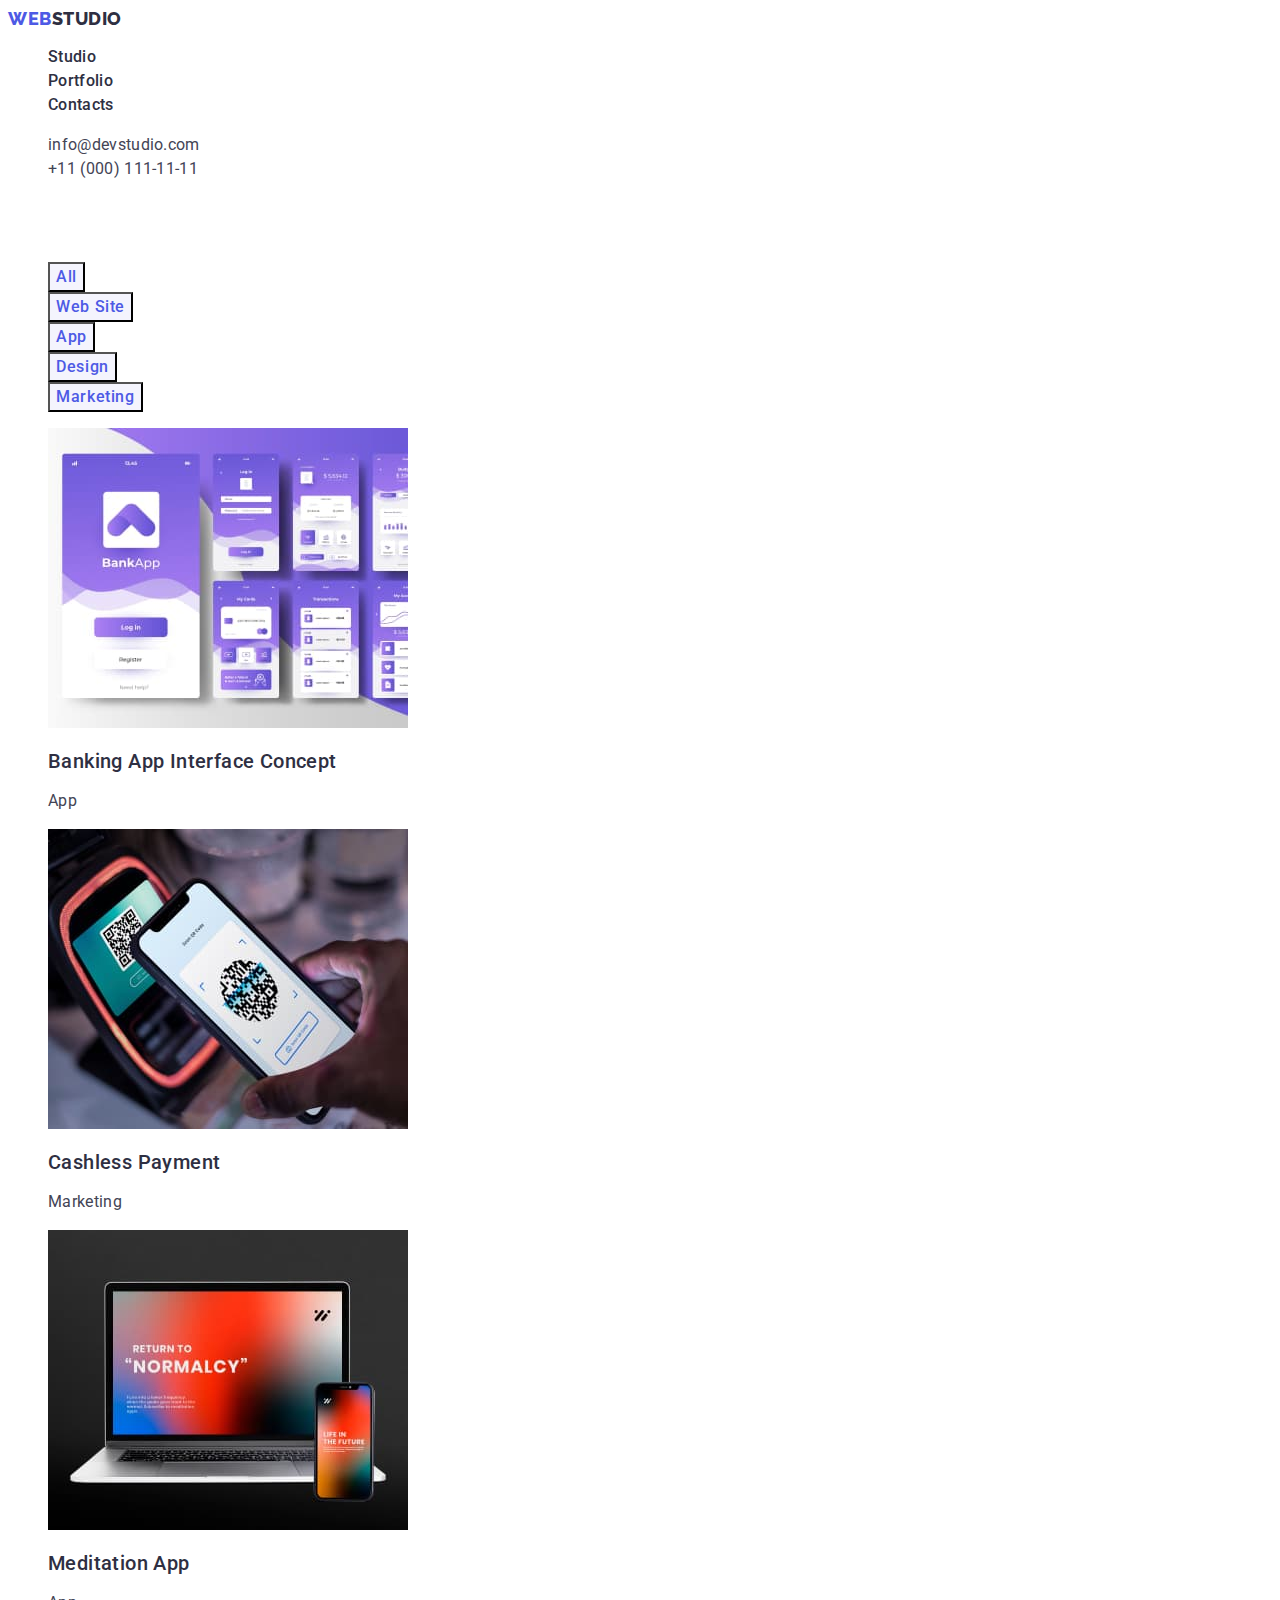
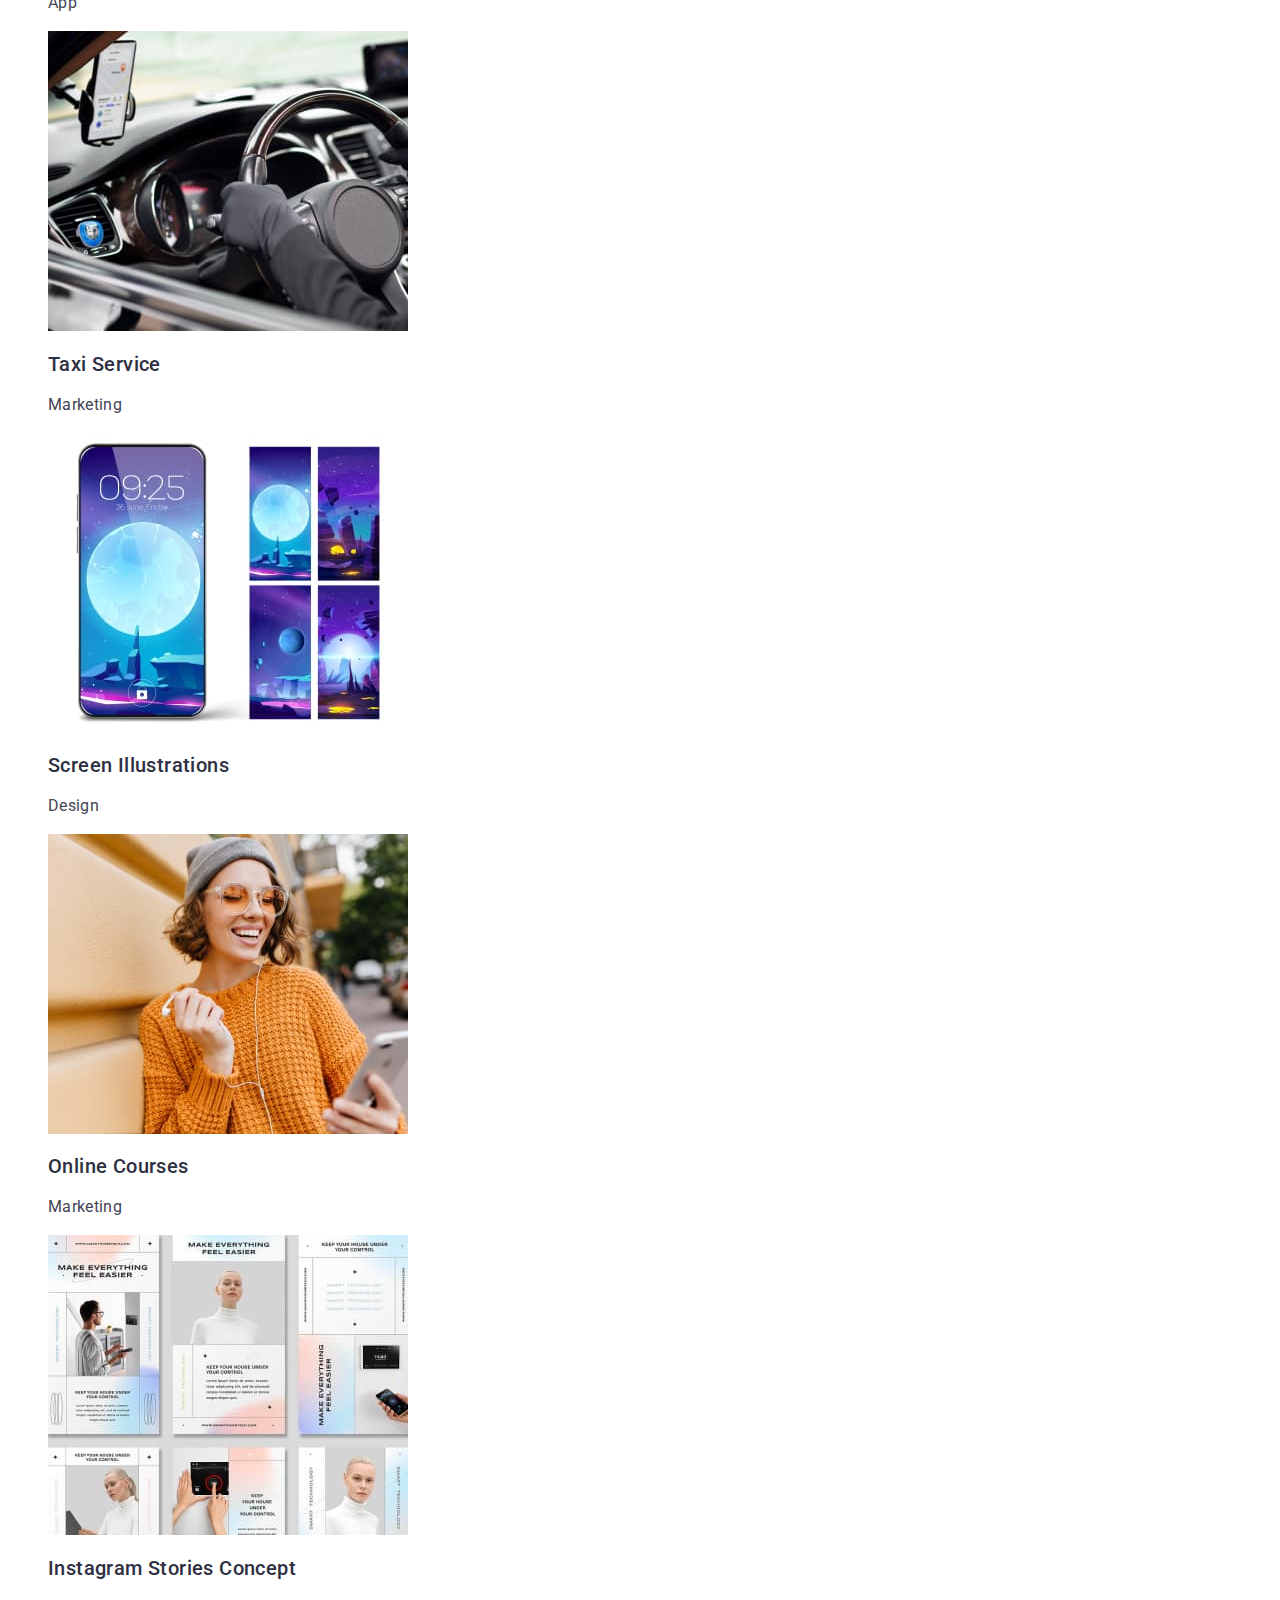
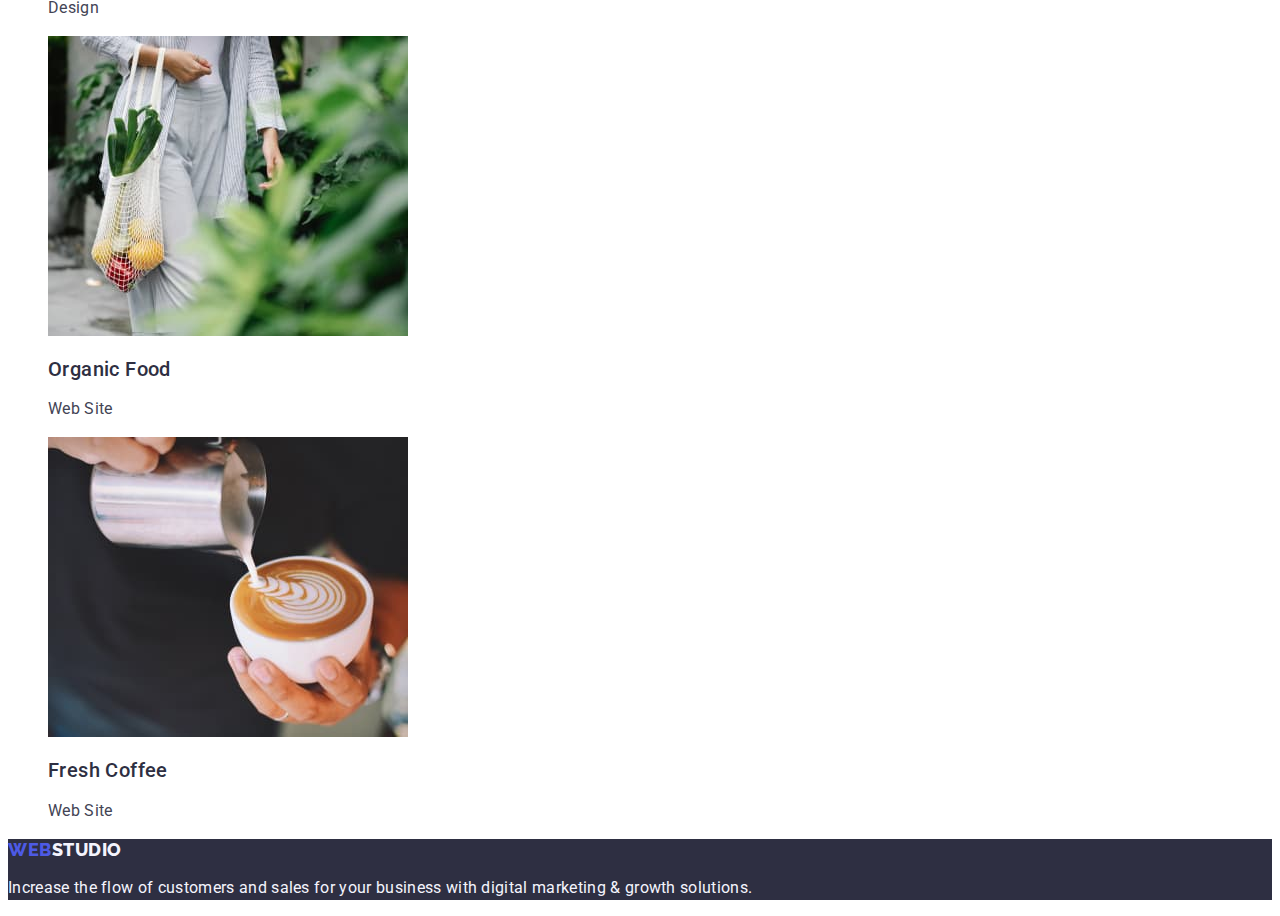
==== portfolio.html @ a4d6c260 "Initial commit" ====
<!DOCTYPE html>
<html lang="en">
<head>
    <meta charset="UTF-8">
    <meta http-equiv="X-UA-Compatible" content="IE=edge">
    <meta name="viewport" content="width=device-width, initial-scale=1.0">
    <title>Document</title>
    <link rel="preconnect" href="https://fonts.googleapis.com">
    <link rel="preconnect" href="https://fonts.gstatic.com" crossorigin>
    <link href="https://fonts.googleapis.com/css2?family=Raleway:wght@800&family=Roboto:wght@400;500;700&display=swap"
        rel="stylesheet">
    <link rel="stylesheet" href="./css/styles.css">
</head>
<body>
    <!-- Header -->
    <header>
        <!-- Navigation -->
        <nav>
            <a class="logo-link link" href="./index.html">Web<span class="logo-web-studio">Studio</span></a>
            <ul class="list">
                <li class="menu-list">
                    <a class="link menu-link inter" href="./index.html">Studio</a></li>
                <li class="menu-list">
                    <a class="link menu-link inter" href="./portfolio.html">Portfolio</a></li>
                <li class="menu-list">
                    <a class="link menu-link inter" href="">Contacts</a></li>
            </ul>
        </nav>
        <!-- ADDRESS LINK -->
        <address class="address">
            <ul class="list">
                <li class="menu-list">
                    <a class="address-link link inter" href="mailto:info@devstudio.com">info@devstudio.com</a></li>
                <li class="menu-list">
                    <a class="address-link link inter" href="tel:+110001111111">+11 (000) 111-11-11</a></li>
            </ul>
        </address>
    </header>
    <main>
        <!-- Section with links to portfolio -->
        <section>
            <h1 class="hide">Portfolio</h1>
            <ul class="list">
                <li>
                    <button type="button" class="hero-btn inter">All</button></li>
                <li>
                    <button type="button" class="hero-btn inter">Web Site</button></li>
                <li>
                    <button type="button" class="hero-btn inter">App</button></li>
                <li>
                    <button type="button" class="hero-btn inter">Design</button></li>
                <li>
                    <button type="button" class="hero-btn inter">Marketing</button></li>
            </ul>
                    <ul class="list">
                        <li>
                            <a class="link inter" href="./">
                                <img src="./images/portfolio/img.jpg" alt="Banking App Interface Concept">
                                <h2 class="portfolio-list-title">Banking App Interface Concept</h2>
                                <p class="portfolio-list-desc">App</p>
                            </a>
                        </li>
                        <li>
                            <a href="./" class="link inter">
                                <img src="./images/portfolio/1.jpg" alt="Payment terminal and phone">
                                <h2 class="portfolio-list-title">Cashless Payment</h2>
                                <p class="portfolio-list-desc">Marketing</p>
                            </a>
                        </li>
                        <li>
                            <a href="./" class="link inter">
                                <img src="./images/portfolio/img2.jpg" alt="Laptop and smartphone">
                                <h2 class="portfolio-list-title">Meditation App</h2>
                                <p class="portfolio-list-desc">App</p>
                            </a>
                        </li>    
                        <li>
                            <a href="./" class="link inter">
                                <img src="./images/portfolio/img3.jpg" alt="Car salon and phone">
                                <h2 class="portfolio-list-title">Taxi Service</h2>
                                <p class="portfolio-list-desc">Marketing</p>
                            </a>
                        </li>
                            
                        <li>
                            <a href="./" class="link inter">
                                <img src="./images/portfolio/img4.jpg" alt="smartphone home screen">
                                <h2 class="portfolio-list-title">Screen Illustrations</h2>
                                <p class="portfolio-list-desc">Design</p>
                            </a>
                        </li>
                        <li>
                            <a href="./" class="link inter">
                                <img src="./images/portfolio/img5.jpg" alt="A girl who smiles">
                                <h2 class="portfolio-list-title">Online Courses</h2>
                                <p class="portfolio-list-desc">Marketing</p>
                            </a>
                        </li>
                        <li>
                            <a href="./" class="link inter">
                                <img src="./images/portfolio/img6.jpg" alt="Instagram stories">
                                <h2 class="portfolio-list-title">Instagram Stories Concept</h2>
                                <p class="portfolio-list-desc">Design</p>
                            </a>
                        </li>
                        <li>
                            <a href="./" class="link inter">
                                <img src="./images/portfolio/img7.jpg" alt="Net with vegetables">
                                <h2 class="portfolio-list-title">Organic Food</h2>
                                <p class="portfolio-list-desc">Web Site</p>
                            </a>
                        </li>
                        <li>
                            <a href="./" class="link inter">
                                <img src="./images/portfolio/img8.jpg" alt="Cup of cofee">
                                <h2 class="portfolio-list-title">Fresh Coffee</h2>
                                <p class="portfolio-list-desc">Web Site</p>
                            </a>
                        </li>
                    </ul>
        </section>
    </main>
    <!-- Footer -->
    <footer class="footer">
        <a class="logo-link-footer link" href="./index.html">Web<span class="logo-studio-footer">Studio</span></a>
        <p class="footer-desc">Increase the flow of customers and sales for your business with digital marketing & growth solutions.</p>
    </footer>
</body>
</html>
---- css/styles.css ----
.link {
    text-decoration: none;
}
.list {
    list-style: none;
}
.inter:hover,
.inter:focus {
    color: var(--color-ocean);
}
:root {
    --main-font-family: 'Roboto',sans-serif;
    --second-font-family: 'Raleway',sans-serif;
    --color-iris: #4d5ae5;
    --color-navy-blue: #2e2f42;
    --color-slate: #434455;
    --color-cloud: #f4f4fd;
    --color-white: #ffffff;
    --color-ocean: #404BBF;
}
/* studio */
body {
    font-family: var(--main-font-family);
    color: var(--color-slate);
    background-color:var(--color-white);
}
/* Logo studio */
.logo-web-studio {
    color: var(--color-navy-blue);
}
.logo-link {
    font-family: var(--second-font-family);
    font-weight: 800;
    font-size: 18px;
    line-height: 1.17;
    letter-spacing: 0.03em;
    text-transform: uppercase;
    color: var(--color-iris);
}
/* Navigation on studio */
.menu-link {
    font-weight: 500;
    font-size: 16px;
    line-height: 1.5;
    letter-spacing: 0.02em;
    color: var(--color-navy-blue);
}
.address {
    font-style: normal;
}
.address-link {
    font-size: 16px;
    line-height: 1.5;
    letter-spacing: 0.02em;
    color: var(--color-slate);
}
/* Hero */
.hero-title {
    font-weight: 700;
    font-size: 56px;
    text-align: center;
    line-height: 1.07; 
    letter-spacing: 0.02em;
    color: var(--color-white);
}
.hero {
    background: var(--color-navy-blue);
}
.hero-btn-studio {
    font-family: var(--main-font-family);
    font-weight: 500;
    font-size: 16px;
    line-height: 1.5;
    letter-spacing: 0.04em;
    color: var(--color-white);
    background: var(--color-iris);
    cursor: pointer;
}
.hero-btn-studio:hover,
.hero-btn-studio:focus {
    background: var(--color-ocean);
}
/* Hidden title */
.hide {
    visibility: hidden;
}
/* Section 1 */
.first-sec-title {
    font-weight: 500;
    font-size: 20px;
    line-height: 1.2;
    letter-spacing: 0.02em;
    color: var(--color-navy-blue);
}
.first-sec-parag {
    font-size: 16px;
    line-height: 1.5;
    letter-spacing: 0.02em;
    color: var(--color-slate);
}
/* Section 2 */
.second-sec {
    font-weight: 700;
    font-size: 36px;
    text-align: center;
    line-height: 1.11;
    letter-spacing: 0.02em;
    text-transform: capitalize;
    color: var(--color-navy-blue);
}
/* Section 3 */
.third-sec {
    background: var(--color-cloud);
}
.third-sec-title {
    font-weight: 700;
    font-size: 36px;
    text-align: center;
    line-height: 1.11;
    letter-spacing: 0.02em;
    text-transform: capitalize;
    color: var(--color-navy-blue);
}
.list-team {
    background-color: var(--color-white);
}
.third-sec-name {
    font-weight: 500;
    font-size: 20px;
    line-height: 1.2;
    letter-spacing: 0.02em;
    color: var(--color-navy-blue);
}
.third-sec-desc {
    font-size: 16px;
    line-height: 1.5;
    letter-spacing: 0.02em;
    color: var(--color-slate);
}
/* Footer */
.footer {
    background: var(--color-navy-blue);
}
.logo-link-footer {
    font-family: var(--second-font-family);
    font-weight: 800;
    font-size: 18px;
    line-height: 1.17;
    letter-spacing: 0.03em;
    text-transform: uppercase;
    color:var(--color-iris);
}
.logo-studio-footer {
    color:var(--color-cloud);
}
.logo-link-footer:hover,
.logo-link-footer:focus {
    color: var(--color-ocean);
}
.hero-btn {
    font-family: var(--main-font-family);
    font-weight: 500;
    font-size: 16px;
    line-height: 1.5;
    letter-spacing: 0.04em;
    color: var(--color-iris);
    background: var(--color-cloud);
    cursor: pointer;
}
.hero-btn:hover,
.hero-btn:focus {
    color: var(--color-white);
    background: var(--color-ocean);
}
.portfolio-list-title {
    font-weight: 500;
    font-size: 20px;
    line-height: 1.2;
    letter-spacing: 0.02em;
    color: var(--color-navy-blue);
}
.portfolio-list-desc {
    font-size: 16px;
    line-height: 1.5;
    letter-spacing: 0.02em;
    color: var(--color-slate);
}
.footer-desc {
    font-size: 16px;
    line-height: 1.5;
    letter-spacing: 0.02em;
    color: var(--color-cloud);
}
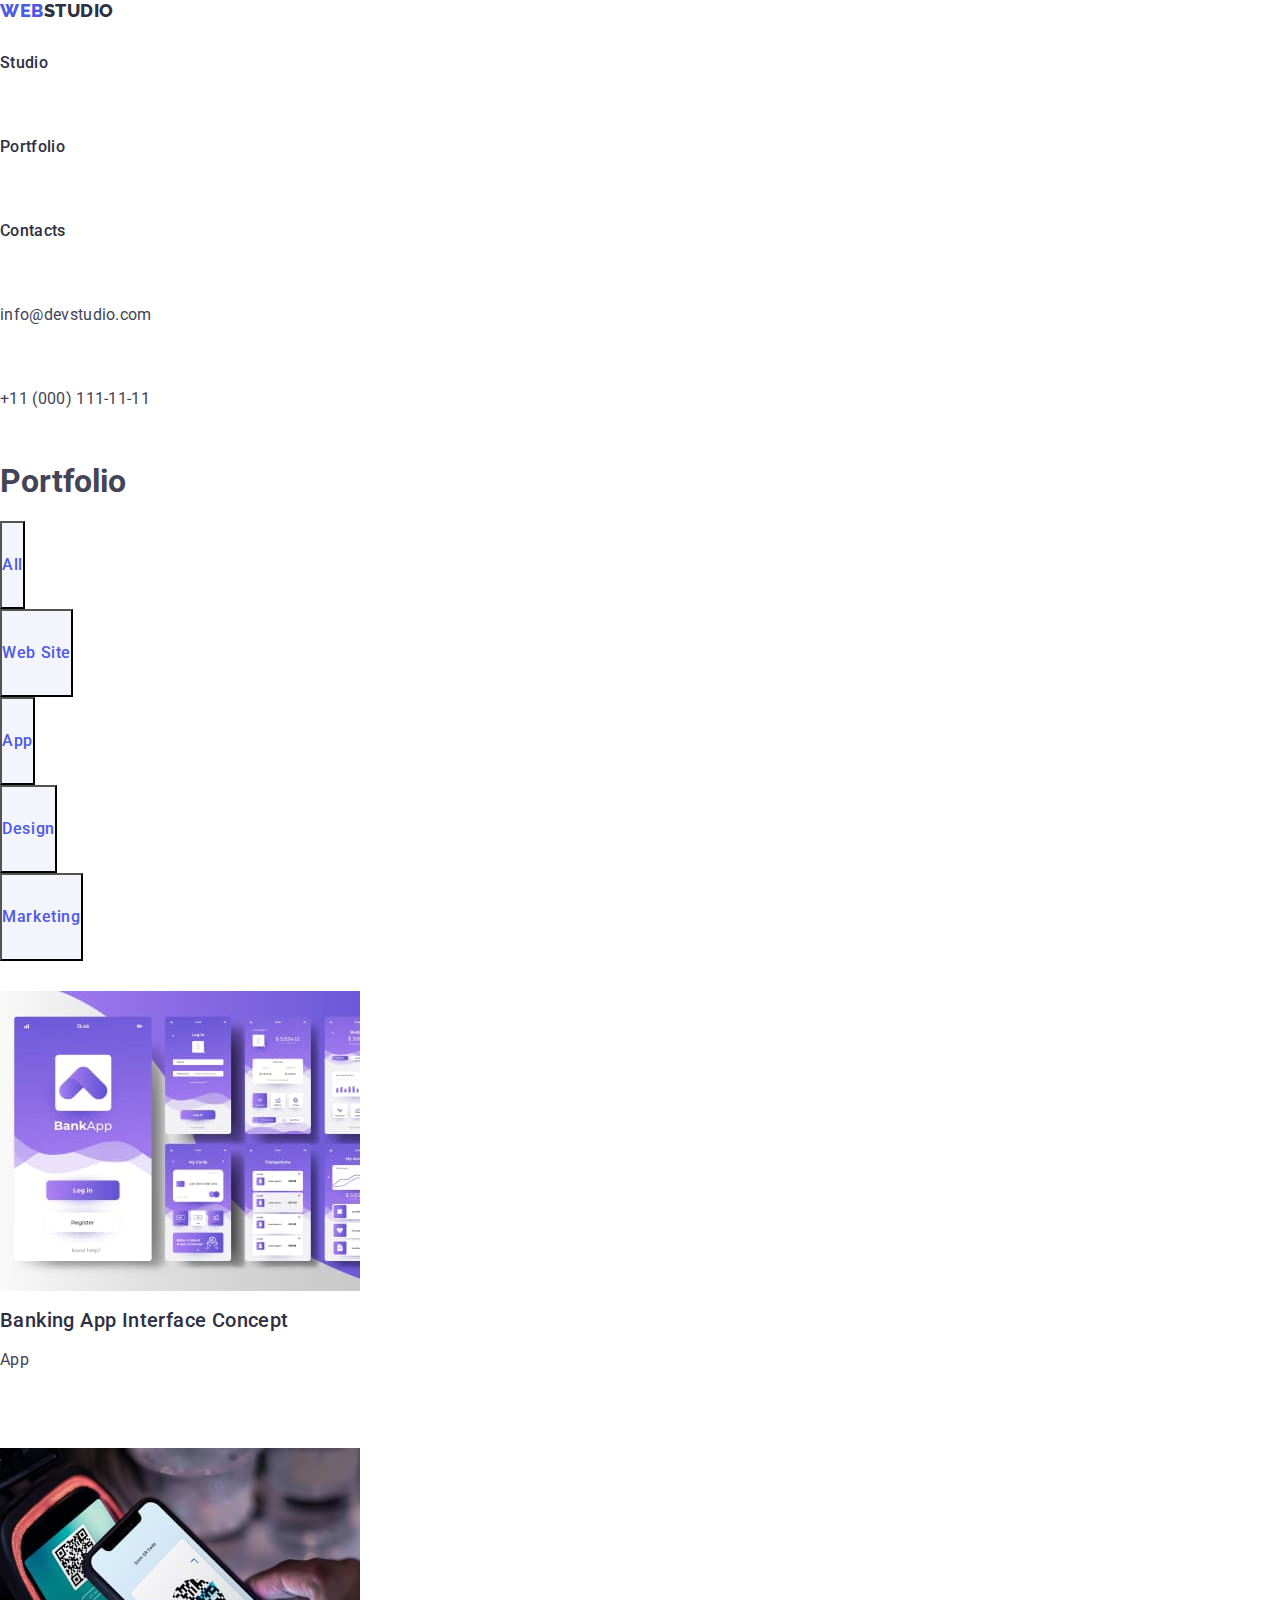
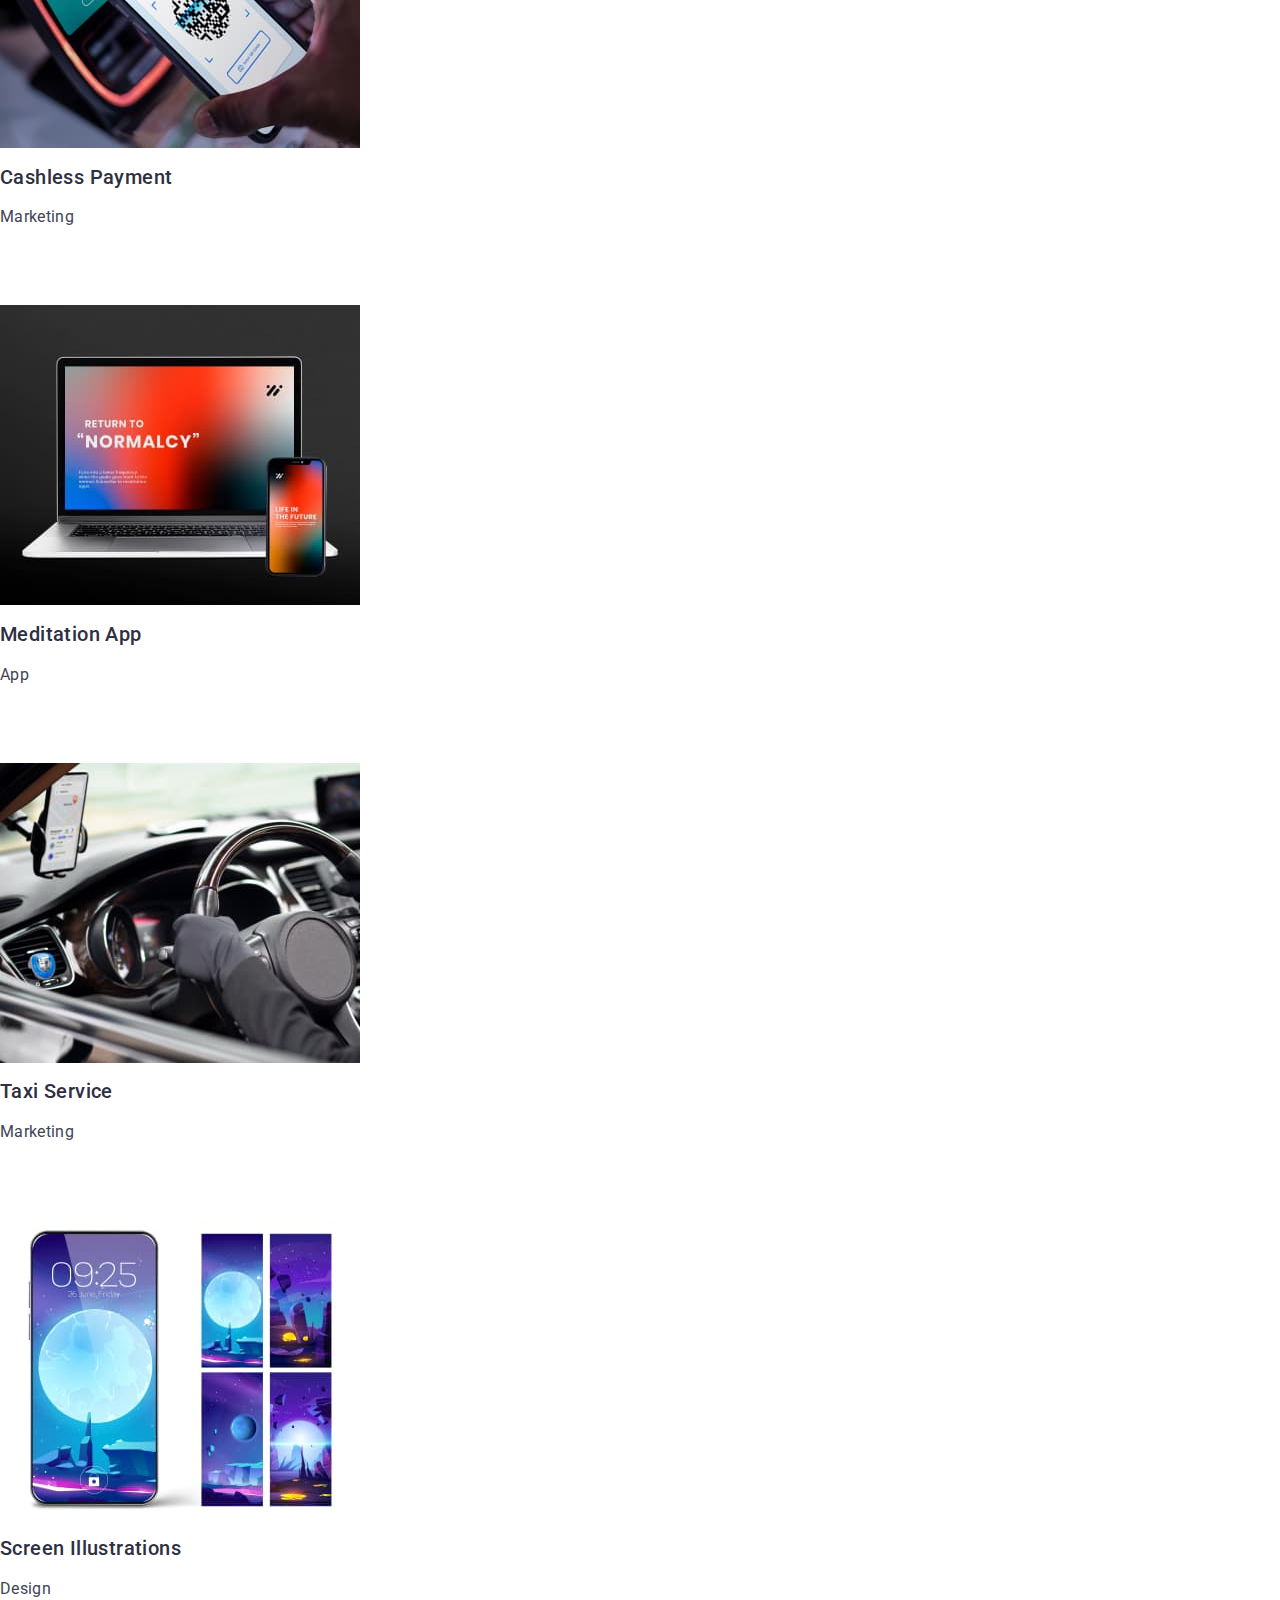
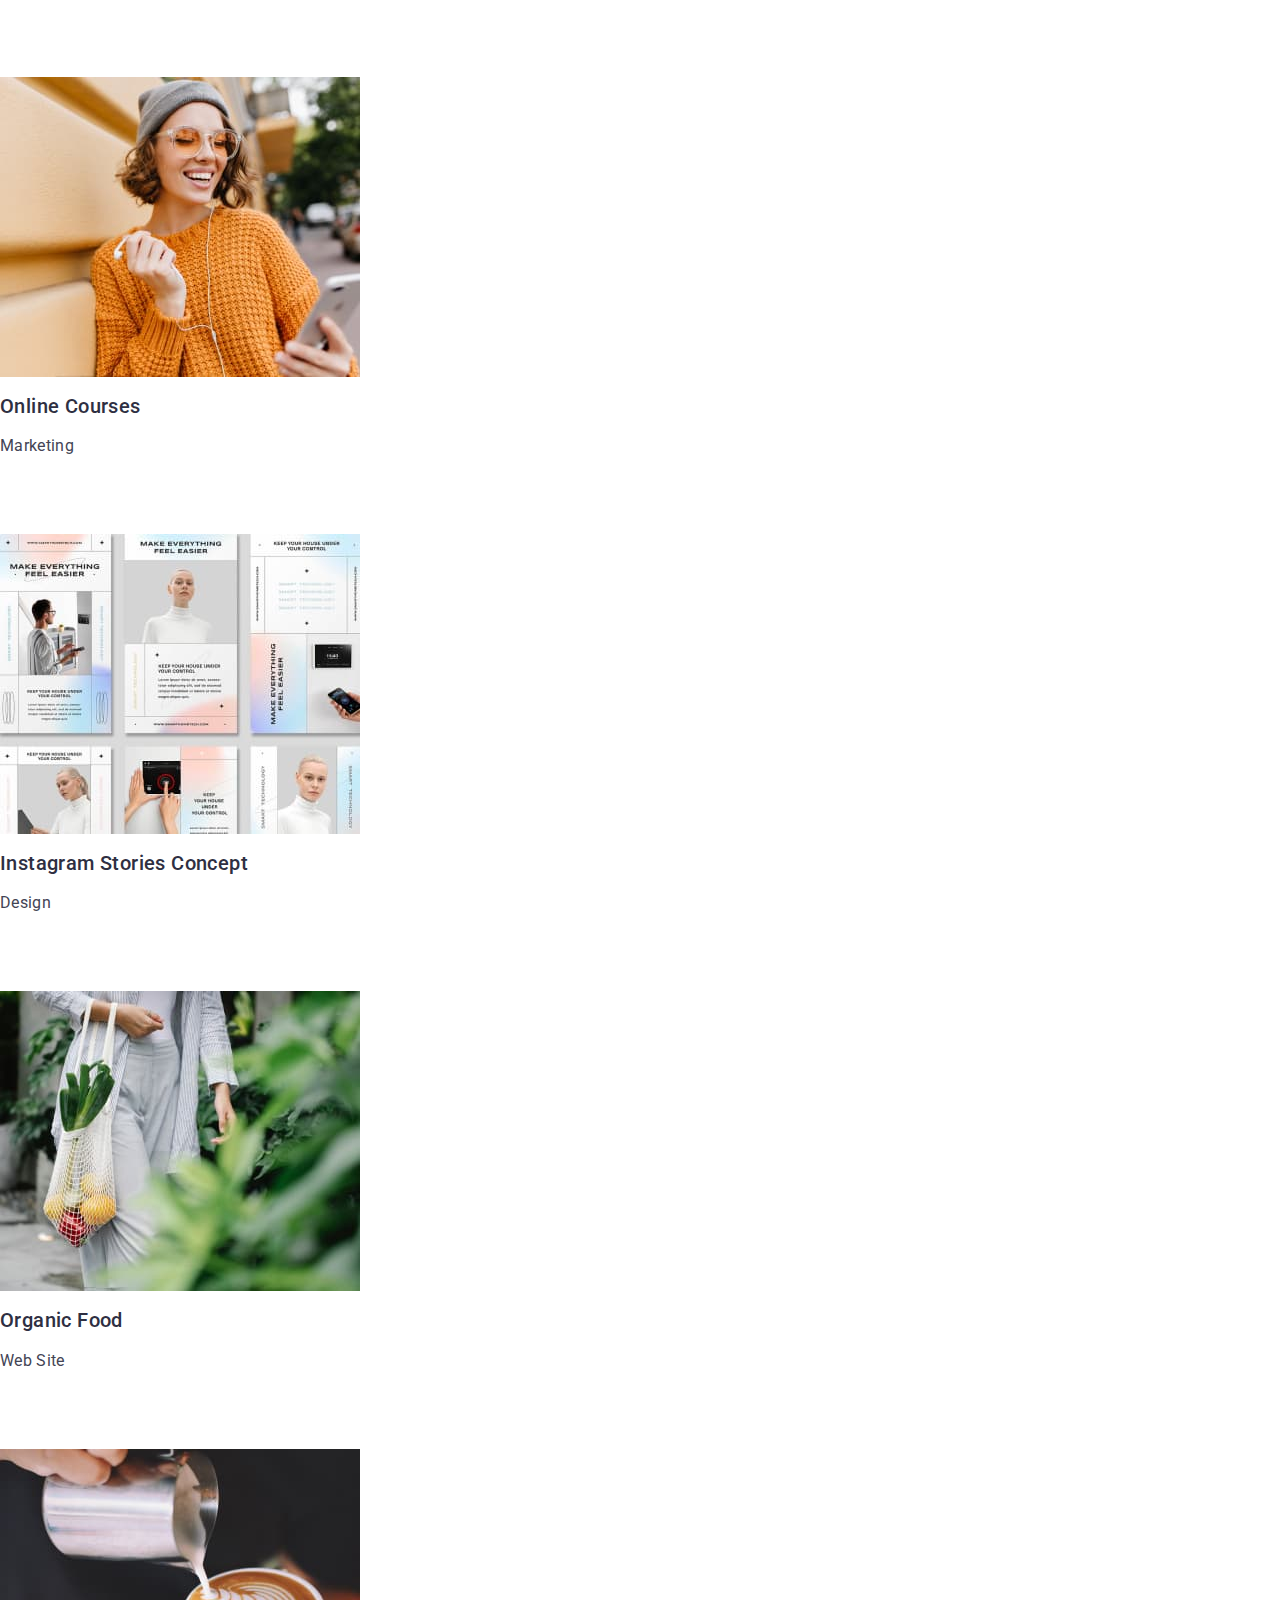
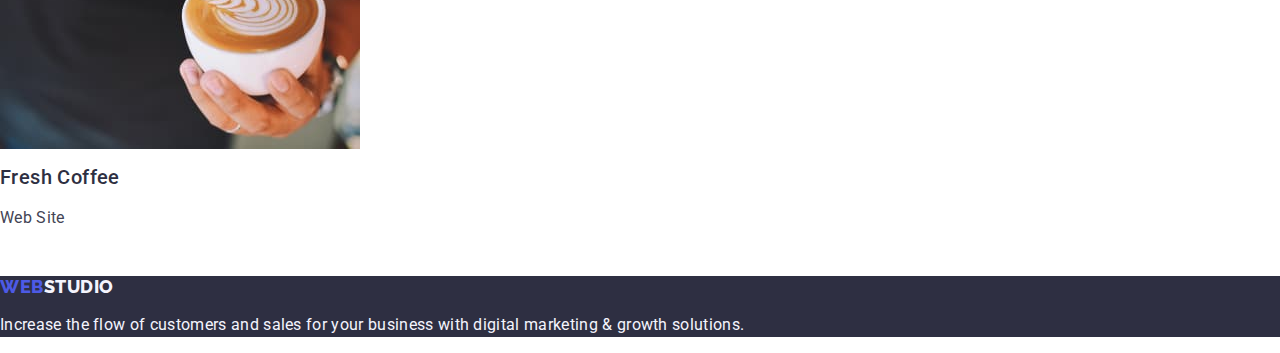
==== commit 921380c9: "flex1" ====
--- a/portfolio.html
+++ b/portfolio.html
@@ -9,6 +9,7 @@
     <link rel="preconnect" href="https://fonts.gstatic.com" crossorigin>
     <link href="https://fonts.googleapis.com/css2?family=Raleway:wght@800&family=Roboto:wght@400;500;700&display=swap"
         rel="stylesheet">
+    <link rel="stylesheet" href="https://cdnjs.cloudflare.com/ajax/libs/modern-normalize/1.1.0/modern-normalize.min.css">
     <link rel="stylesheet" href="./css/styles.css">
 </head>
 <body>
--- a/css/styles.css
+++ b/css/styles.css
@@ -1,13 +1,33 @@
+/* Reset */
 .link {
     text-decoration: none;
 }
 .list {
     list-style: none;
-}
+    margin: 0;
+    padding: 0;
+}
+h1
+h2
+h3
+h4
+h5
+h6
+p {
+    margin: 0;
+}
+img {
+    display: block;
+}
+button {
+    cursor: pointer;
+}
+/* hover header */
 .inter:hover,
 .inter:focus {
     color: var(--color-ocean);
 }
+/* root */
 :root {
     --main-font-family: 'Roboto',sans-serif;
     --second-font-family: 'Raleway',sans-serif;
@@ -24,11 +44,33 @@
     color: var(--color-slate);
     background-color:var(--color-white);
 }
+.header {
+    padding-top: 24px;
+    padding-bottom: 24px;
+}
+.container {
+    width: 1158px;
+    padding: 15px;
+    margin: 0 auto;
+}
+.header-container {
+    display: flex;
+    align-items: center;
+}
+.nav {
+    display: flex;
+    align-items: center;
+    margin-right: auto;
+}
+
+
 /* Logo studio */
 .logo-web-studio {
     color: var(--color-navy-blue);
 }
 .logo-link {
+    margin-right: 76px;
+
     font-family: var(--second-font-family);
     font-weight: 800;
     font-size: 18px;
@@ -37,7 +79,16 @@
     text-transform: uppercase;
     color: var(--color-iris);
 }
+.inter {
+    display: block;
+    padding: 30px 0;
+}
 /* Navigation on studio */
+.header-nav-list {
+    display: flex;
+    align-items: center;
+    gap: 40px;
+}
 .menu-link {
     font-weight: 500;
     font-size: 16px;
@@ -48,13 +99,24 @@
 .address {
     font-style: normal;
 }
+.menu-list-address {
+    display: flex;
+    align-items: center;
+}
 .address-link {
     font-size: 16px;
     line-height: 1.5;
     letter-spacing: 0.02em;
     color: var(--color-slate);
 }
+.menu-list:not(:last-child) {
+    margin-right: 40px;
+}
 /* Hero */
+.container-hero {
+    display: flex;
+    align-items: center;
+}
 .hero-title {
     font-weight: 700;
     font-size: 56px;
@@ -67,6 +129,10 @@
     background: var(--color-navy-blue);
 }
 .hero-btn-studio {
+    min-width: 169px;
+    min-height: 56px;
+    border-radius: 4px;
+
     font-family: var(--main-font-family);
     font-weight: 500;
     font-size: 16px;
@@ -81,8 +147,18 @@
     background: var(--color-ocean);
 }
 /* Hidden title */
-.hide {
-    visibility: hidden;
+.visually-hidden {
+    position: absolute;
+    width: 1px;
+    height: 1px;
+    margin: -1px;
+    border: 0;
+    padding: 0;
+
+    white-space: nowrap;
+    clip-path: inset(100%);
+    clip: rect(0 0 0 0);
+    overflow: hidden;
 }
 /* Section 1 */
 .first-sec-title {
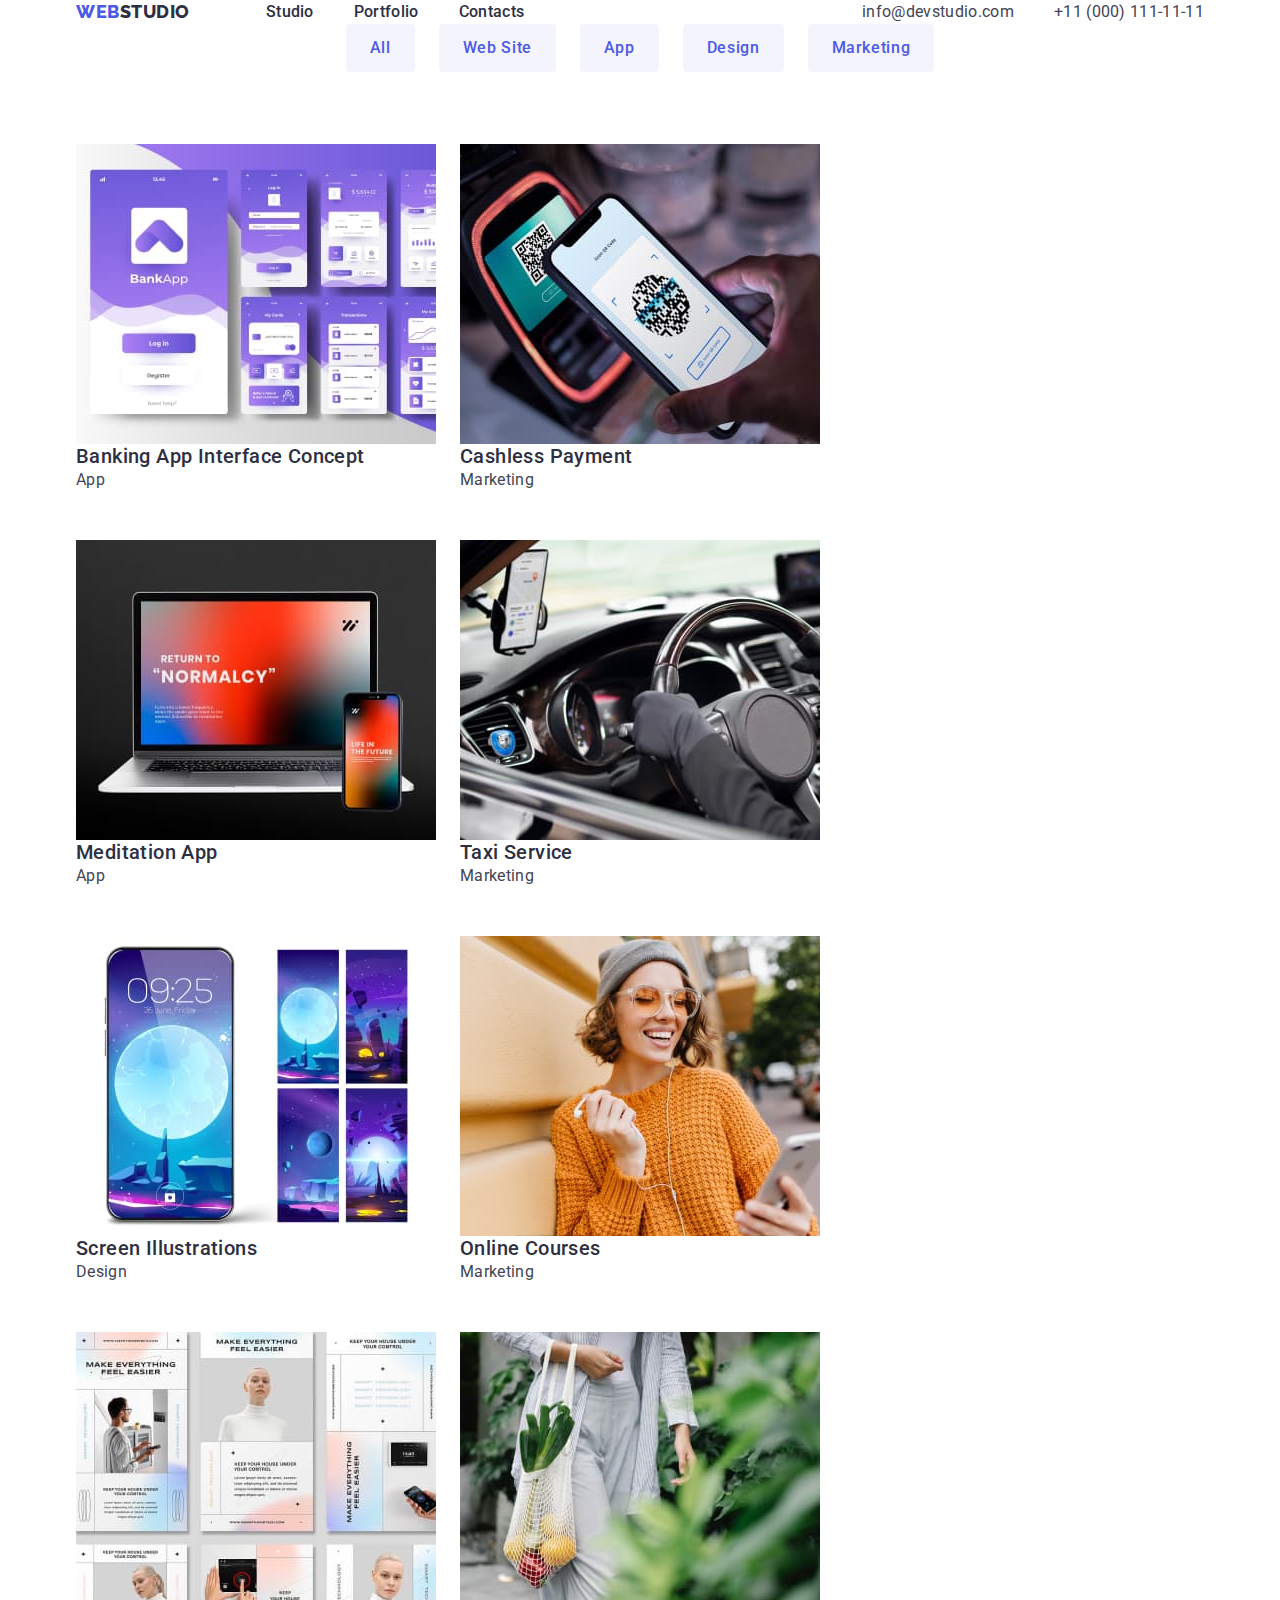
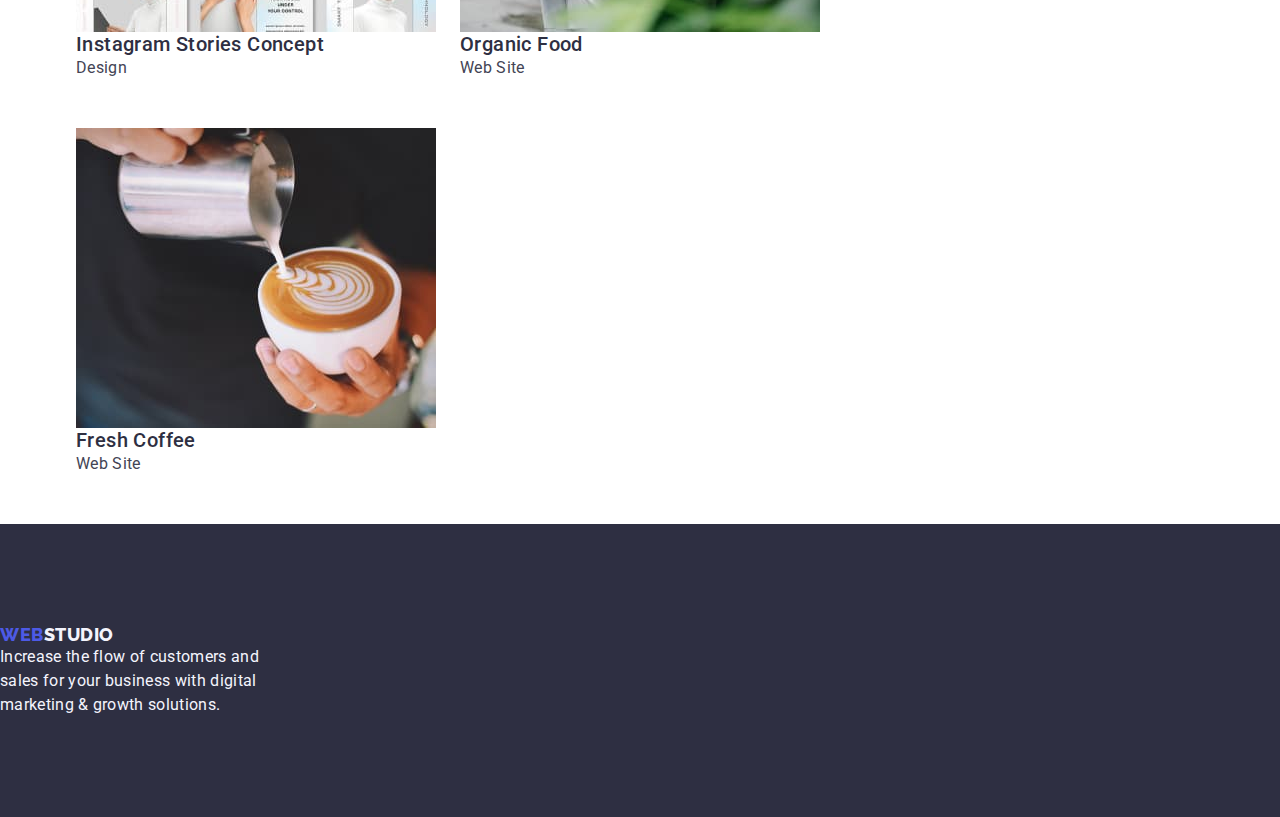
==== commit 8072bd80: "flex2" ====
--- a/portfolio.html
+++ b/portfolio.html
@@ -4,121 +4,128 @@
     <meta charset="UTF-8">
     <meta http-equiv="X-UA-Compatible" content="IE=edge">
     <meta name="viewport" content="width=device-width, initial-scale=1.0">
-    <title>Document</title>
+    <title>Portfolio</title>
+    <!-- Font family -->
     <link rel="preconnect" href="https://fonts.googleapis.com">
     <link rel="preconnect" href="https://fonts.gstatic.com" crossorigin>
     <link href="https://fonts.googleapis.com/css2?family=Raleway:wght@800&family=Roboto:wght@400;500;700&display=swap"
         rel="stylesheet">
+        <!-- Normalize -->
     <link rel="stylesheet" href="https://cdnjs.cloudflare.com/ajax/libs/modern-normalize/1.1.0/modern-normalize.min.css">
+    <!-- Custom styles -->
     <link rel="stylesheet" href="./css/styles.css">
 </head>
 <body>
     <!-- Header -->
     <header>
         <!-- Navigation -->
-        <nav>
-            <a class="logo-link link" href="./index.html">Web<span class="logo-web-studio">Studio</span></a>
-            <ul class="list">
-                <li class="menu-list">
-                    <a class="link menu-link inter" href="./index.html">Studio</a></li>
-                <li class="menu-list">
-                    <a class="link menu-link inter" href="./portfolio.html">Portfolio</a></li>
-                <li class="menu-list">
-                    <a class="link menu-link inter" href="">Contacts</a></li>
-            </ul>
-        </nav>
-        <!-- ADDRESS LINK -->
-        <address class="address">
-            <ul class="list">
-                <li class="menu-list">
-                    <a class="address-link link inter" href="mailto:info@devstudio.com">info@devstudio.com</a></li>
-                <li class="menu-list">
-                    <a class="address-link link inter" href="tel:+110001111111">+11 (000) 111-11-11</a></li>
-            </ul>
-        </address>
+        <div class="container header-container">
+            <nav class="nav">
+                <a class="logo-link link" href="./index.html">Web<span class="logo-web-studio">Studio</span></a>
+                <ul class="list header-nav-list">
+                    <li class="menu-list">
+                        <a class="link menu-link inter" href="./index.html">Studio</a></li>
+                    <li class="menu-list">
+                        <a class="link menu-link inter" href="./portfolio.html">Portfolio</a></li>
+                    <li class="menu-list">
+                        <a class="link menu-link inter" href="">Contacts</a></li>
+                </ul>
+            </nav>
+            <!-- ADDRESS LINK -->
+            <address class="address">
+                <ul class="list menu-list-address">
+                    <li class="menu-list">
+                        <a class="address-link link inter address-link-pad" href="mailto:info@devstudio.com">info@devstudio.com</a></li>
+                    <li class="menu-list">
+                        <a class="address-link link inter" href="tel:+110001111111">+11 (000) 111-11-11</a></li>
+                </ul>
+            </address>
+        </div>
     </header>
     <main>
         <!-- Section with links to portfolio -->
         <section>
-            <h1 class="hide">Portfolio</h1>
-            <ul class="list">
-                <li>
-                    <button type="button" class="hero-btn inter">All</button></li>
-                <li>
-                    <button type="button" class="hero-btn inter">Web Site</button></li>
-                <li>
-                    <button type="button" class="hero-btn inter">App</button></li>
-                <li>
-                    <button type="button" class="hero-btn inter">Design</button></li>
-                <li>
-                    <button type="button" class="hero-btn inter">Marketing</button></li>
-            </ul>
-                    <ul class="list">
-                        <li>
-                            <a class="link inter" href="./">
-                                <img src="./images/portfolio/img.jpg" alt="Banking App Interface Concept">
-                                <h2 class="portfolio-list-title">Banking App Interface Concept</h2>
-                                <p class="portfolio-list-desc">App</p>
-                            </a>
-                        </li>
-                        <li>
-                            <a href="./" class="link inter">
-                                <img src="./images/portfolio/1.jpg" alt="Payment terminal and phone">
-                                <h2 class="portfolio-list-title">Cashless Payment</h2>
-                                <p class="portfolio-list-desc">Marketing</p>
-                            </a>
-                        </li>
-                        <li>
-                            <a href="./" class="link inter">
-                                <img src="./images/portfolio/img2.jpg" alt="Laptop and smartphone">
-                                <h2 class="portfolio-list-title">Meditation App</h2>
-                                <p class="portfolio-list-desc">App</p>
-                            </a>
-                        </li>    
-                        <li>
-                            <a href="./" class="link inter">
-                                <img src="./images/portfolio/img3.jpg" alt="Car salon and phone">
-                                <h2 class="portfolio-list-title">Taxi Service</h2>
-                                <p class="portfolio-list-desc">Marketing</p>
-                            </a>
-                        </li>
-                            
-                        <li>
-                            <a href="./" class="link inter">
-                                <img src="./images/portfolio/img4.jpg" alt="smartphone home screen">
-                                <h2 class="portfolio-list-title">Screen Illustrations</h2>
-                                <p class="portfolio-list-desc">Design</p>
-                            </a>
-                        </li>
-                        <li>
-                            <a href="./" class="link inter">
-                                <img src="./images/portfolio/img5.jpg" alt="A girl who smiles">
-                                <h2 class="portfolio-list-title">Online Courses</h2>
-                                <p class="portfolio-list-desc">Marketing</p>
-                            </a>
-                        </li>
-                        <li>
-                            <a href="./" class="link inter">
-                                <img src="./images/portfolio/img6.jpg" alt="Instagram stories">
-                                <h2 class="portfolio-list-title">Instagram Stories Concept</h2>
-                                <p class="portfolio-list-desc">Design</p>
-                            </a>
-                        </li>
-                        <li>
-                            <a href="./" class="link inter">
-                                <img src="./images/portfolio/img7.jpg" alt="Net with vegetables">
-                                <h2 class="portfolio-list-title">Organic Food</h2>
-                                <p class="portfolio-list-desc">Web Site</p>
-                            </a>
-                        </li>
-                        <li>
-                            <a href="./" class="link inter">
-                                <img src="./images/portfolio/img8.jpg" alt="Cup of cofee">
-                                <h2 class="portfolio-list-title">Fresh Coffee</h2>
-                                <p class="portfolio-list-desc">Web Site</p>
-                            </a>
-                        </li>
+            <div class="container">
+                <h1 class="visually-hidden">Portfolio</h1>
+                    <ul class="list btn-nav">
+                        <li class="btn-nav-list">
+                            <button type="button" class="hero-btn inter btn-portfolio">All</button></li>
+                        <li class="btn-nav-list">
+                            <button type="button" class="hero-btn inter btn-portfolio">Web Site</button></li>
+                        <li class="btn-nav-list">
+                            <button type="button" class="hero-btn inter btn-portfolio">App</button></li>
+                        <li class="btn-nav-list">
+                            <button type="button" class="hero-btn inter btn-portfolio">Design</button></li>
+                        <li class="btn-nav-list">
+                            <button type="button" class="hero-btn inter btn-portfolio">Marketing</button></li>
                     </ul>
+                        <ul class="list works">
+                            <li class="items">
+                                <a class="link inter" href="./">
+                                    <img src="./images/portfolio/img.jpg" alt="Banking App Interface Concept">
+                                    <h2 class="portfolio-list-title">Banking App Interface Concept</h2>
+                                    <p class="portfolio-list-desc">App</p>
+                                </a>
+                            </li>
+                            <li class="items">
+                                <a href="./" class="link inter">
+                                    <img src="./images/portfolio/1.jpg" alt="Payment terminal and phone">
+                                    <h2 class="portfolio-list-title">Cashless Payment</h2>
+                                    <p class="portfolio-list-desc">Marketing</p>
+                                </a>
+                            </li>
+                            <li class="items">
+                                <a href="./" class="link inter">
+                                    <img src="./images/portfolio/img2.jpg" alt="Laptop and smartphone">
+                                    <h2 class="portfolio-list-title">Meditation App</h2>
+                                    <p class="portfolio-list-desc">App</p>
+                                </a>
+                            </li>
+                            <li class="items">
+                                <a href="./" class="link inter">
+                                    <img src="./images/portfolio/img3.jpg" alt="Car salon and phone">
+                                    <h2 class="portfolio-list-title">Taxi Service</h2>
+                                    <p class="portfolio-list-desc">Marketing</p>
+                                </a>
+                            </li>
+                
+                            <li class="items">
+                                <a href="./" class="link inter">
+                                    <img src="./images/portfolio/img4.jpg" alt="smartphone home screen">
+                                    <h2 class="portfolio-list-title">Screen Illustrations</h2>
+                                    <p class="portfolio-list-desc">Design</p>
+                                </a>
+                            </li>
+                            <li class="items">
+                                <a href="./" class="link inter">
+                                    <img src="./images/portfolio/img5.jpg" alt="A girl who smiles">
+                                    <h2 class="portfolio-list-title">Online Courses</h2>
+                                    <p class="portfolio-list-desc">Marketing</p>
+                                </a>
+                            </li>
+                            <li class="items">
+                                <a href="./" class="link inter">
+                                    <img src="./images/portfolio/img6.jpg" alt="Instagram stories">
+                                    <h2 class="portfolio-list-title">Instagram Stories Concept</h2>
+                                    <p class="portfolio-list-desc">Design</p>
+                                </a>
+                            </li>
+                            <li class="items">
+                                <a href="./" class="link inter">
+                                    <img src="./images/portfolio/img7.jpg" alt="Net with vegetables">
+                                    <h2 class="portfolio-list-title">Organic Food</h2>
+                                    <p class="portfolio-list-desc">Web Site</p>
+                                </a>
+                            </li>
+                            <li class="items">
+                                <a href="./" class="link inter">
+                                    <img src="./images/portfolio/img8.jpg" alt="Cup of cofee">
+                                    <h2 class="portfolio-list-title">Fresh Coffee</h2>
+                                    <p class="portfolio-list-desc">Web Site</p>
+                                </a>
+                            </li>
+                        </ul>
+            </div>
         </section>
     </main>
     <!-- Footer -->
--- a/css/styles.css
+++ b/css/styles.css
@@ -1,36 +1,32 @@
-/* Reset */
+/* Start reset */
+h1,h2,h3,h4,h5,h6,p {
+    margin: 0;
+}
+img {
+    display: block;
+}
+
 .link {
     text-decoration: none;
 }
+
 .list {
     list-style: none;
     margin: 0;
     padding: 0;
 }
-h1
-h2
-h3
-h4
-h5
-h6
-p {
-    margin: 0;
-}
-img {
-    display: block;
-}
-button {
-    cursor: pointer;
-}
-/* hover header */
+
 .inter:hover,
 .inter:focus {
     color: var(--color-ocean);
 }
-/* root */
+button {
+    cursor: pointer;
+}
+
 :root {
-    --main-font-family: 'Roboto',sans-serif;
-    --second-font-family: 'Raleway',sans-serif;
+    --main-font-family: 'Roboto', sans-serif;
+    --second-font-family: 'Raleway', sans-serif;
     --color-iris: #4d5ae5;
     --color-navy-blue: #2e2f42;
     --color-slate: #434455;
@@ -38,21 +34,17 @@
     --color-white: #ffffff;
     --color-ocean: #404BBF;
 }
+
 /* studio */
 body {
     font-family: var(--main-font-family);
     color: var(--color-slate);
-    background-color:var(--color-white);
+    background-color: var(--color-white);
 }
 .header {
     padding-top: 24px;
     padding-bottom: 24px;
 }
-.container {
-    width: 1158px;
-    padding: 15px;
-    margin: 0 auto;
-}
 .header-container {
     display: flex;
     align-items: center;
@@ -62,12 +54,12 @@
     align-items: center;
     margin-right: auto;
 }
-
 
 /* Logo studio */
 .logo-web-studio {
     color: var(--color-navy-blue);
 }
+
 .logo-link {
     margin-right: 76px;
 
@@ -80,14 +72,13 @@
     color: var(--color-iris);
 }
 .inter {
-    display: block;
-    padding: 30px 0;
-}
+    padding: 20px 0;
+}
+
 /* Navigation on studio */
 .header-nav-list {
     display: flex;
     align-items: center;
-    gap: 40px;
 }
 .menu-link {
     font-weight: 500;
@@ -96,43 +87,57 @@
     letter-spacing: 0.02em;
     color: var(--color-navy-blue);
 }
+.menu-list-address {
+    display: flex;
+    align-items: center;
+}
+
 .address {
     font-style: normal;
 }
-.menu-list-address {
-    display: flex;
-    align-items: center;
-}
+
 .address-link {
     font-size: 16px;
     line-height: 1.5;
     letter-spacing: 0.02em;
     color: var(--color-slate);
 }
+
 .menu-list:not(:last-child) {
     margin-right: 40px;
 }
+
 /* Hero */
-.container-hero {
-    display: flex;
-    align-items: center;
-}
 .hero-title {
+    margin-bottom: 48px;
+    margin-right: auto;
+    margin-left: auto;
+    max-width: 496px;
+
     font-weight: 700;
     font-size: 56px;
     text-align: center;
-    line-height: 1.07; 
+    line-height: 1.07;
     letter-spacing: 0.02em;
     color: var(--color-white);
 }
+
 .hero {
+    padding: 188px 0;
+    text-align: center;
     background: var(--color-navy-blue);
 }
+
 .hero-btn-studio {
     min-width: 169px;
     min-height: 56px;
     border-radius: 4px;
 
+    padding: 16px 32px;
+    margin-right: auto;
+    margin-left: auto;
+
+
     font-family: var(--main-font-family);
     font-weight: 500;
     font-size: 16px;
@@ -140,12 +145,13 @@
     letter-spacing: 0.04em;
     color: var(--color-white);
     background: var(--color-iris);
-    cursor: pointer;
-}
+}
+
 .hero-btn-studio:hover,
 .hero-btn-studio:focus {
     background: var(--color-ocean);
 }
+
 /* Hidden title */
 .visually-hidden {
     position: absolute;
@@ -160,7 +166,20 @@
     clip: rect(0 0 0 0);
     overflow: hidden;
 }
+.container {
+    width: 1158px;
+    padding: 0 15px;
+    margin: 0 auto;
+}
+
 /* Section 1 */
+.container-first {
+    padding-top: 120px;
+    padding-bottom: 120px;
+}
+.list-first-sec {
+    display: flex;
+}
 .first-sec-title {
     font-weight: 500;
     font-size: 20px;
@@ -168,14 +187,34 @@
     letter-spacing: 0.02em;
     color: var(--color-navy-blue);
 }
+.list-first-sec .first-sec-item {
+    width: calc((100% - 72px) / 4);
+}
+.first-sec-item:not(:last-child) {
+    margin-right: 24px;
+}
+
 .first-sec-parag {
     font-size: 16px;
     line-height: 1.5;
     letter-spacing: 0.02em;
     color: var(--color-slate);
 }
+
 /* Section 2 */
+.list-second-sec {
+    display: flex;
+    align-items: center;
+}
+.second-sec-item:not(:last-child) {
+    margin-right: 25px;
+}
+.container-second {
+    padding-bottom: 120px;
+}
 .second-sec {
+    margin-bottom: 72px;
+
     font-weight: 700;
     font-size: 36px;
     text-align: center;
@@ -184,11 +223,19 @@
     text-transform: capitalize;
     color: var(--color-navy-blue);
 }
+
 /* Section 3 */
 .third-sec {
     background: var(--color-cloud);
 }
+.list-third-sec {
+    display: flex;
+    align-items: center;
+}
+
 .third-sec-title {
+    margin-bottom: 72px;
+
     font-weight: 700;
     font-size: 36px;
     text-align: center;
@@ -197,8 +244,16 @@
     text-transform: capitalize;
     color: var(--color-navy-blue);
 }
+
 .list-team {
+    text-align: center;
+    box-shadow: 0px 1px 6px rgba(46, 47, 66, 0.08), 0px 1px 1px rgba(46, 47, 66, 0.16), 0px 2px 1px rgba(46, 47, 66, 0.08);
+    border-radius: 0px 0px 4px 4px;
     background-color: var(--color-white);
+}
+
+.list-team:not(:last-child) {
+    margin-right: 24px;
 }
 .third-sec-name {
     font-weight: 500;
@@ -207,16 +262,27 @@
     letter-spacing: 0.02em;
     color: var(--color-navy-blue);
 }
+
 .third-sec-desc {
     font-size: 16px;
     line-height: 1.5;
     letter-spacing: 0.02em;
     color: var(--color-slate);
 }
+.card-text {
+    padding: 32px 16px;
+}
+
 /* Footer */
 .footer {
+    padding: 100px 0;
     background: var(--color-navy-blue);
 }
+.footer a {
+    margin-bottom: 16px;
+}
+
+
 .logo-link-footer {
     font-family: var(--second-font-family);
     font-weight: 800;
@@ -224,15 +290,18 @@
     line-height: 1.17;
     letter-spacing: 0.03em;
     text-transform: uppercase;
-    color:var(--color-iris);
-}
+    color: var(--color-iris);
+}
+
 .logo-studio-footer {
-    color:var(--color-cloud);
-}
+    color: var(--color-cloud);
+}
+
 .logo-link-footer:hover,
 .logo-link-footer:focus {
     color: var(--color-ocean);
 }
+
 .hero-btn {
     font-family: var(--main-font-family);
     font-weight: 500;
@@ -241,13 +310,41 @@
     letter-spacing: 0.04em;
     color: var(--color-iris);
     background: var(--color-cloud);
-    cursor: pointer;
-}
+}
+
 .hero-btn:hover,
 .hero-btn:focus {
     color: var(--color-white);
     background: var(--color-ocean);
 }
+.btn-nav {
+    display: flex;
+    justify-content: center;
+    margin-bottom: 72px;
+}
+.btn-nav-list:not(:last-child) {
+    margin-right: 24px;
+}
+.btn-portfolio {
+    display: inline-block;
+    padding: 12px 24px;
+    border: none;
+    border-radius: 4px;
+    min-width: 69px;
+
+    text-align: center;
+    font-family: inherit;
+    flex-direction: row;
+    font-weight: 500;
+    font-size: 16px;
+    line-height: 1.5;
+    letter-spacing: 0.04em;
+}
+.works {
+    display: flex;
+    flex-wrap: wrap;
+}
+
 .portfolio-list-title {
     font-weight: 500;
     font-size: 20px;
@@ -255,15 +352,24 @@
     letter-spacing: 0.02em;
     color: var(--color-navy-blue);
 }
+
 .portfolio-list-desc {
     font-size: 16px;
     line-height: 1.5;
     letter-spacing: 0.02em;
     color: var(--color-slate);
 }
-.footer-desc {
+.works .items {
+    width: calc((100% - 48px) / 3);
+    margin-right: 24px;
+    margin-bottom: 48px;
+}
+
+.footer-desc{
     font-size: 16px;
     line-height: 1.5;
     letter-spacing: 0.02em;
     color: var(--color-cloud);
+
+    width: 264px
 }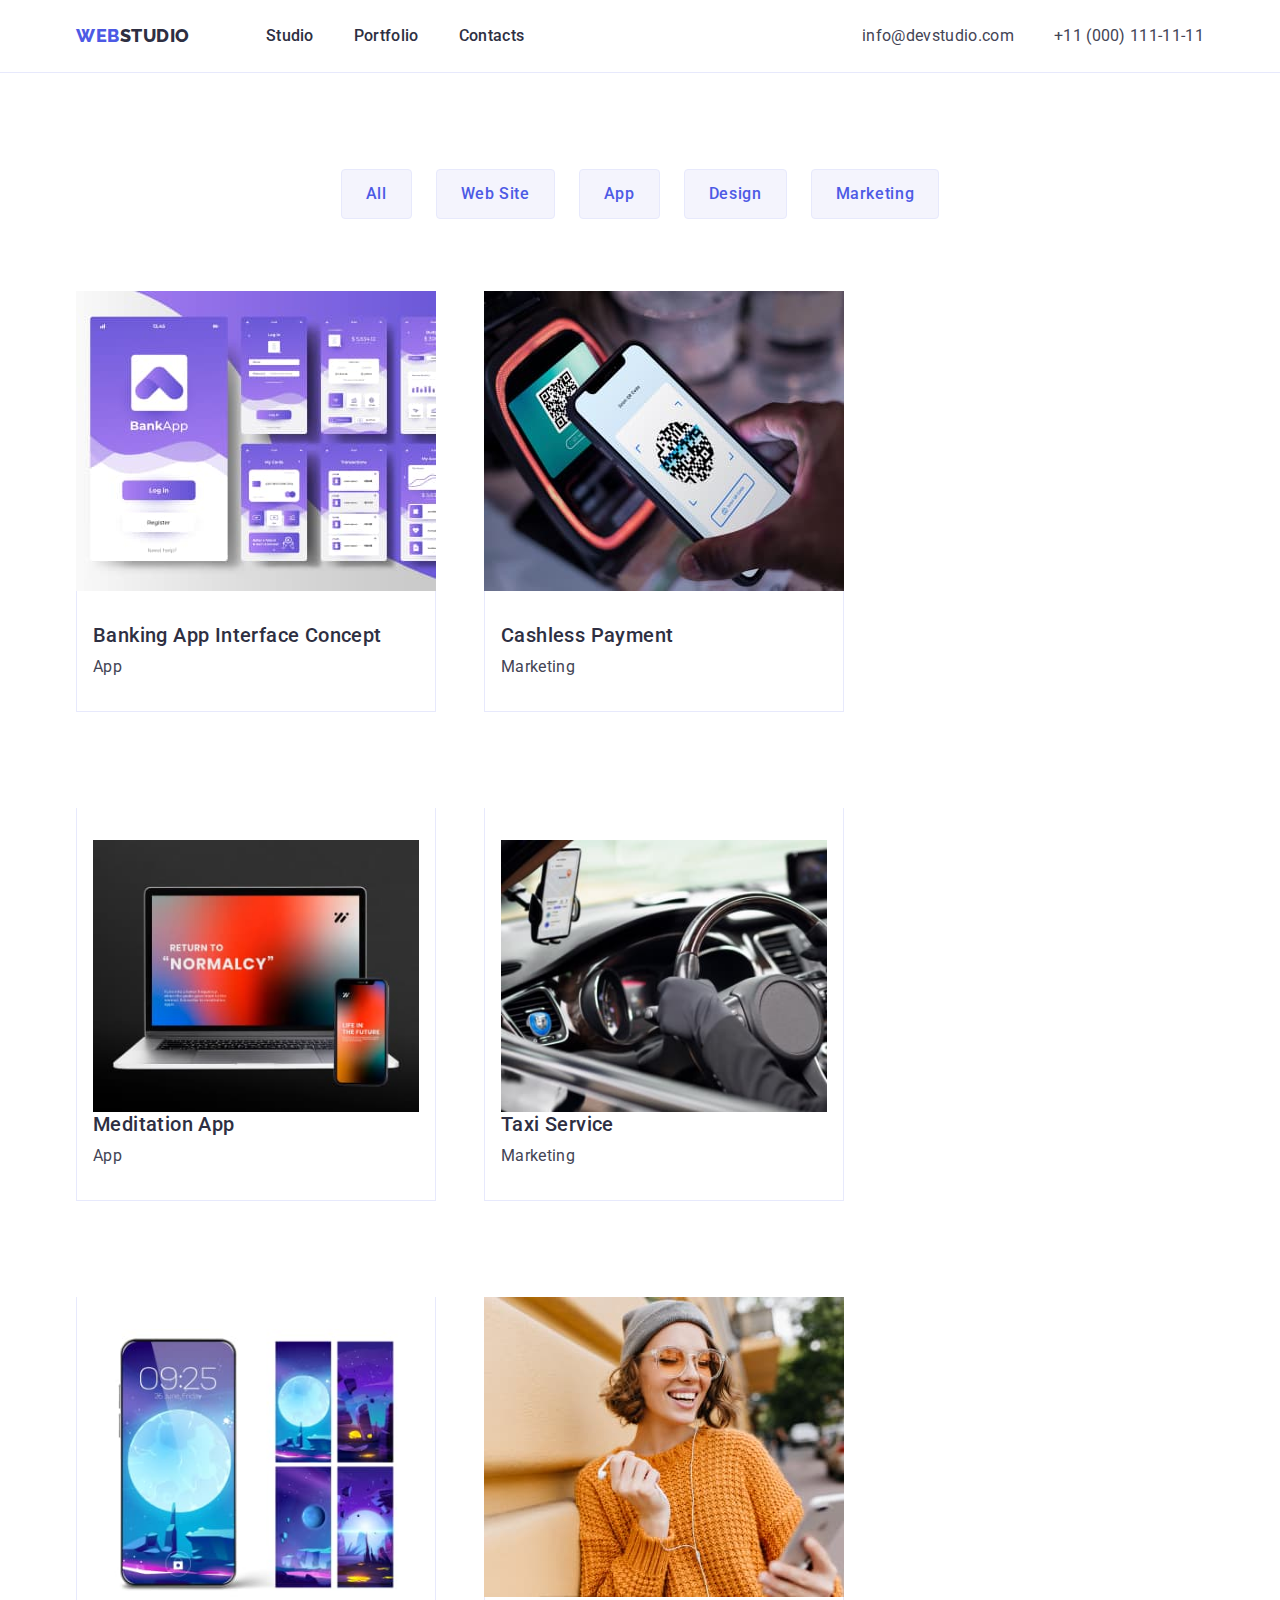
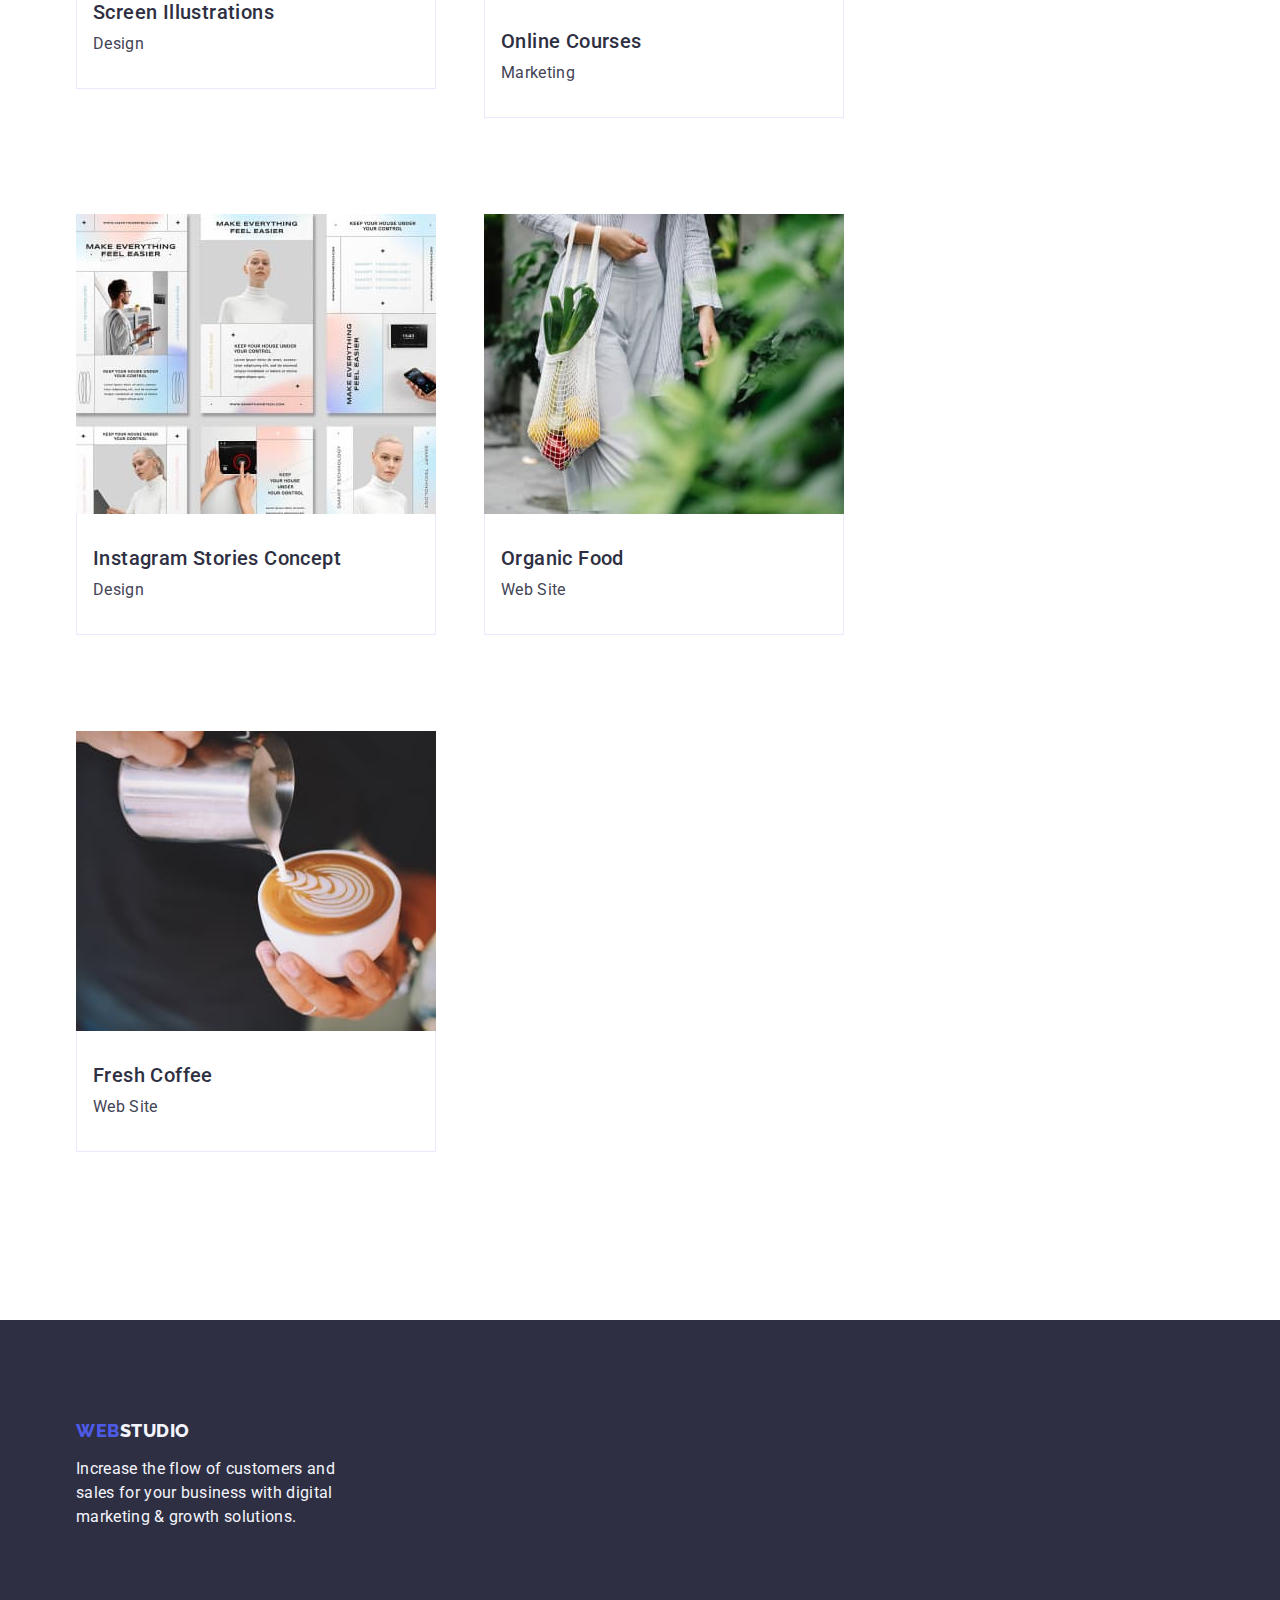
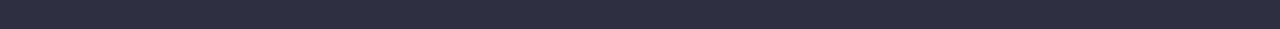
==== commit bfcd0b4e: "flex3" ====
--- a/portfolio.html
+++ b/portfolio.html
@@ -17,7 +17,7 @@
 </head>
 <body>
     <!-- Header -->
-    <header>
+    <header class="header">
         <!-- Navigation -->
         <div class="container header-container">
             <nav class="nav">
@@ -44,7 +44,7 @@
     </header>
     <main>
         <!-- Section with links to portfolio -->
-        <section>
+        <section class="our-works">
             <div class="container">
                 <h1 class="visually-hidden">Portfolio</h1>
                     <ul class="list btn-nav">
@@ -62,66 +62,84 @@
                         <ul class="list works">
                             <li class="items">
                                 <a class="link inter" href="./">
-                                    <img src="./images/portfolio/img.jpg" alt="Banking App Interface Concept">
-                                    <h2 class="portfolio-list-title">Banking App Interface Concept</h2>
-                                    <p class="portfolio-list-desc">App</p>
+                                    <img class="img-portfolio" src="./images/portfolio/img.jpg" alt="Banking App Interface Concept">
+                                    <div class="aplication">
+                                        <h2 class="portfolio-list-title">Banking App Interface Concept</h2>
+                                        <p class="portfolio-list-desc">App</p>
+                                    </div>
                                 </a>
                             </li>
                             <li class="items">
                                 <a href="./" class="link inter">
-                                    <img src="./images/portfolio/1.jpg" alt="Payment terminal and phone">
-                                    <h2 class="portfolio-list-title">Cashless Payment</h2>
-                                    <p class="portfolio-list-desc">Marketing</p>
+                                    <img class="img-portfolio" src="./images/portfolio/1.jpg" alt="Payment terminal and phone">
+                                    <div class="aplication">
+                                        <h2 class="portfolio-list-title">Cashless Payment</h2>
+                                        <p class="portfolio-list-desc">Marketing</p>
+                                    </div>
                                 </a>
                             </li>
                             <li class="items">
                                 <a href="./" class="link inter">
-                                    <img src="./images/portfolio/img2.jpg" alt="Laptop and smartphone">
-                                    <h2 class="portfolio-list-title">Meditation App</h2>
-                                    <p class="portfolio-list-desc">App</p>
+                                    <div class="aplication">
+                                        <img class="img-portfolio" src="./images/portfolio/img2.jpg" alt="Laptop and smartphone">
+                                        <h2 class="portfolio-list-title">Meditation App</h2>
+                                        <p class="portfolio-list-desc">App</p>
+                                    </div>
                                 </a>
                             </li>
                             <li class="items">
                                 <a href="./" class="link inter">
-                                    <img src="./images/portfolio/img3.jpg" alt="Car salon and phone">
-                                    <h2 class="portfolio-list-title">Taxi Service</h2>
-                                    <p class="portfolio-list-desc">Marketing</p>
+                                    <div class="aplication">
+                                        <img class="img-portfolio" src="./images/portfolio/img3.jpg" alt="Car salon and phone">
+                                        <h2 class="portfolio-list-title">Taxi Service</h2>
+                                        <p class="portfolio-list-desc">Marketing</p>
+                                    </div>
                                 </a>
                             </li>
                 
                             <li class="items">
                                 <a href="./" class="link inter">
-                                    <img src="./images/portfolio/img4.jpg" alt="smartphone home screen">
-                                    <h2 class="portfolio-list-title">Screen Illustrations</h2>
-                                    <p class="portfolio-list-desc">Design</p>
+                                    <div class="aplication">
+                                        <img class="img-portfolio" src="./images/portfolio/img4.jpg" alt="smartphone home screen">
+                                        <h2 class="portfolio-list-title">Screen Illustrations</h2>
+                                        <p class="portfolio-list-desc">Design</p>
+                                    </div>
                                 </a>
                             </li>
                             <li class="items">
                                 <a href="./" class="link inter">
-                                    <img src="./images/portfolio/img5.jpg" alt="A girl who smiles">
-                                    <h2 class="portfolio-list-title">Online Courses</h2>
-                                    <p class="portfolio-list-desc">Marketing</p>
+                                    <img class="img-portfolio" src="./images/portfolio/img5.jpg" alt="A girl who smiles">
+                                    <div class="aplication">
+                                        <h2 class="portfolio-list-title">Online Courses</h2>
+                                        <p class="portfolio-list-desc">Marketing</p>
+                                    </div>
                                 </a>
                             </li>
                             <li class="items">
                                 <a href="./" class="link inter">
-                                    <img src="./images/portfolio/img6.jpg" alt="Instagram stories">
-                                    <h2 class="portfolio-list-title">Instagram Stories Concept</h2>
-                                    <p class="portfolio-list-desc">Design</p>
+                                    <img class="img-portfolio" src="./images/portfolio/img6.jpg" alt="Instagram stories">
+                                    <div class="aplication">
+                                        <h2 class="portfolio-list-title">Instagram Stories Concept</h2>
+                                        <p class="portfolio-list-desc">Design</p>
+                                    </div>
                                 </a>
                             </li>
                             <li class="items">
                                 <a href="./" class="link inter">
-                                    <img src="./images/portfolio/img7.jpg" alt="Net with vegetables">
-                                    <h2 class="portfolio-list-title">Organic Food</h2>
-                                    <p class="portfolio-list-desc">Web Site</p>
+                                    <img class="img-portfolio" src="./images/portfolio/img7.jpg" alt="Net with vegetables">
+                                    <div class="aplication">
+                                        <h2 class="portfolio-list-title">Organic Food</h2>
+                                        <p class="portfolio-list-desc">Web Site</p>
+                                    </div>
                                 </a>
                             </li>
                             <li class="items">
                                 <a href="./" class="link inter">
-                                    <img src="./images/portfolio/img8.jpg" alt="Cup of cofee">
-                                    <h2 class="portfolio-list-title">Fresh Coffee</h2>
-                                    <p class="portfolio-list-desc">Web Site</p>
+                                    <img class="img-portfolio" src="./images/portfolio/img8.jpg" alt="Cup of cofee">
+                                    <div class="aplication">
+                                        <h2 class="portfolio-list-title">Fresh Coffee</h2>
+                                        <p class="portfolio-list-desc">Web Site</p>
+                                    </div>
                                 </a>
                             </li>
                         </ul>
@@ -130,8 +148,10 @@
     </main>
     <!-- Footer -->
     <footer class="footer">
-        <a class="logo-link-footer link" href="./index.html">Web<span class="logo-studio-footer">Studio</span></a>
-        <p class="footer-desc">Increase the flow of customers and sales for your business with digital marketing & growth solutions.</p>
+        <div class="container">
+            <a class="logo-link-footer link" href="./index.html">Web<span class="logo-studio-footer">Studio</span></a>
+            <p class="footer-desc">Increase the flow of customers and sales for your business with digital marketing & growth solutions.</p>
+        </div>
     </footer>
 </body>
 </html>--- a/css/styles.css
+++ b/css/styles.css
@@ -33,6 +33,7 @@
     --color-cloud: #f4f4fd;
     --color-white: #ffffff;
     --color-ocean: #404BBF;
+    --light-grayish-blue: #e7e9fc;
 }
 
 /* studio */
@@ -44,6 +45,7 @@
 .header {
     padding-top: 24px;
     padding-bottom: 24px;
+    border-bottom: 1px solid var(--light-grayish-blue);
 }
 .header-container {
     display: flex;
@@ -72,7 +74,7 @@
     color: var(--color-iris);
 }
 .inter {
-    padding: 20px 0;
+    padding: 24px 0
 }
 
 /* Navigation on studio */
@@ -129,8 +131,10 @@
 }
 
 .hero-btn-studio {
+    display: block;
     min-width: 169px;
-    min-height: 56px;
+    height: 56px;
+    border: none;
     border-radius: 4px;
 
     padding: 16px 32px;
@@ -173,6 +177,9 @@
 }
 
 /* Section 1 */
+.first-sec {
+    padding: 120px 0;
+}
 .container-first {
     padding-top: 120px;
     padding-bottom: 120px;
@@ -181,6 +188,8 @@
     display: flex;
 }
 .first-sec-title {
+    margin-bottom: 8px;
+
     font-weight: 500;
     font-size: 20px;
     line-height: 1.2;
@@ -202,9 +211,13 @@
 }
 
 /* Section 2 */
+.second-section {
+    padding-bottom: 120px;
+}
 .list-second-sec {
     display: flex;
     align-items: center;
+    gap: 24px;
 }
 .second-sec-item:not(:last-child) {
     margin-right: 25px;
@@ -226,6 +239,7 @@
 
 /* Section 3 */
 .third-sec {
+    padding: 120px 0;
     background: var(--color-cloud);
 }
 .list-third-sec {
@@ -256,6 +270,7 @@
     margin-right: 24px;
 }
 .third-sec-name {
+    margin-bottom: 8px;
     font-weight: 500;
     font-size: 20px;
     line-height: 1.2;
@@ -284,6 +299,9 @@
 
 
 .logo-link-footer {
+    display: inline-block;
+
+
     font-family: var(--second-font-family);
     font-weight: 800;
     font-size: 18px;
@@ -302,6 +320,7 @@
     color: var(--color-ocean);
 }
 
+/* PORTFOLIO */
 .hero-btn {
     font-family: var(--main-font-family);
     font-weight: 500;
@@ -331,6 +350,7 @@
     border: none;
     border-radius: 4px;
     min-width: 69px;
+    border: 1px solid var(--light-grayish-blue);
 
     text-align: center;
     font-family: inherit;
@@ -340,12 +360,40 @@
     line-height: 1.5;
     letter-spacing: 0.04em;
 }
+.btn-portfolio:hover,
+.btn-portfolio:focus {
+    border: 1px solid transparent;
+}
+.our-works {
+    padding: 96px 0 120px;
+}
 .works {
     display: flex;
     flex-wrap: wrap;
+    column-gap: 24px;
+    row-gap: 48px;
+}
+.items:nth-child(3n) {
+    margin-right: 0;
+}
+.items:nth-last-child(-n + 3) {
+    margin-bottom: 0;
+}
+.aplication {
+    padding: 32px 16px;
+    border: 1px solid var(--light-grayish-blue);
+    border-top: none;
+
+}
+.img-portfolio {
+    display: block;
+    max-width: 100%;
+    height: auto;
 }
 
 .portfolio-list-title {
+    margin-bottom: 8px;
+
     font-weight: 500;
     font-size: 20px;
     line-height: 1.2;
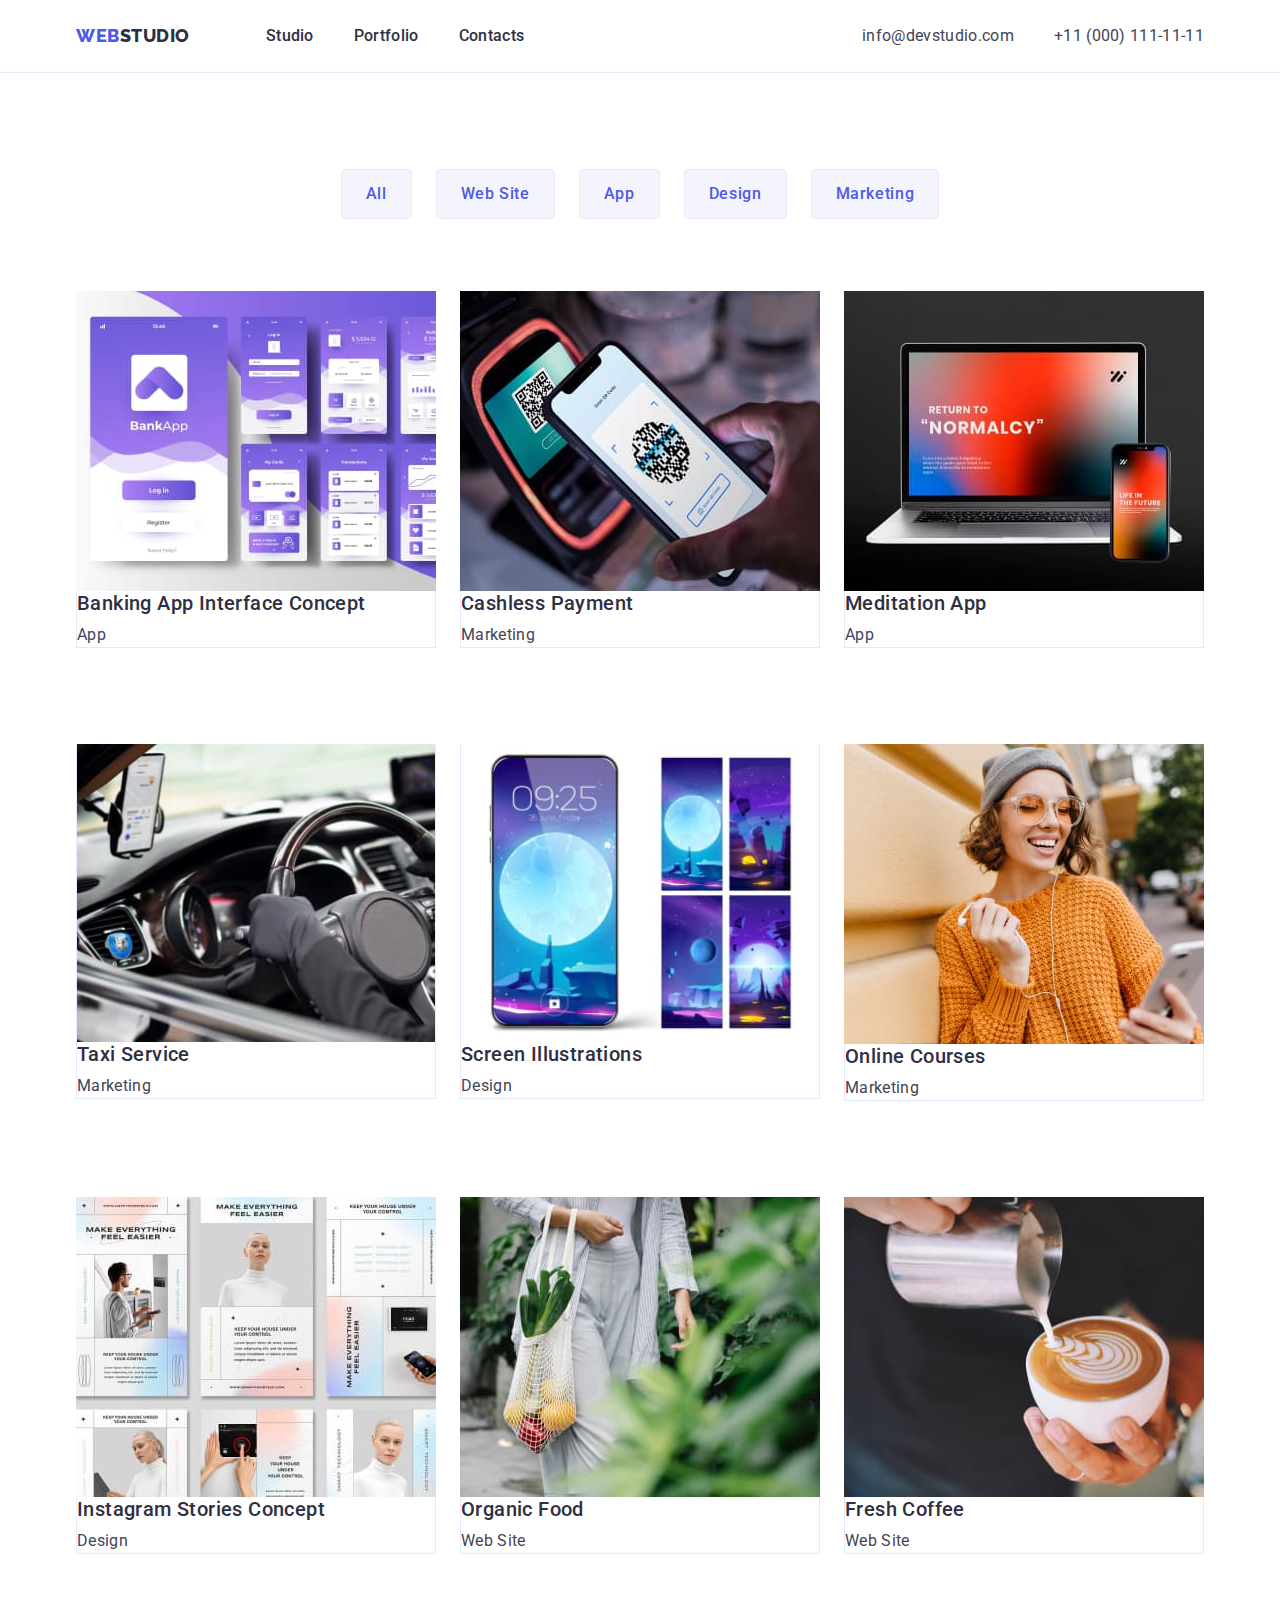
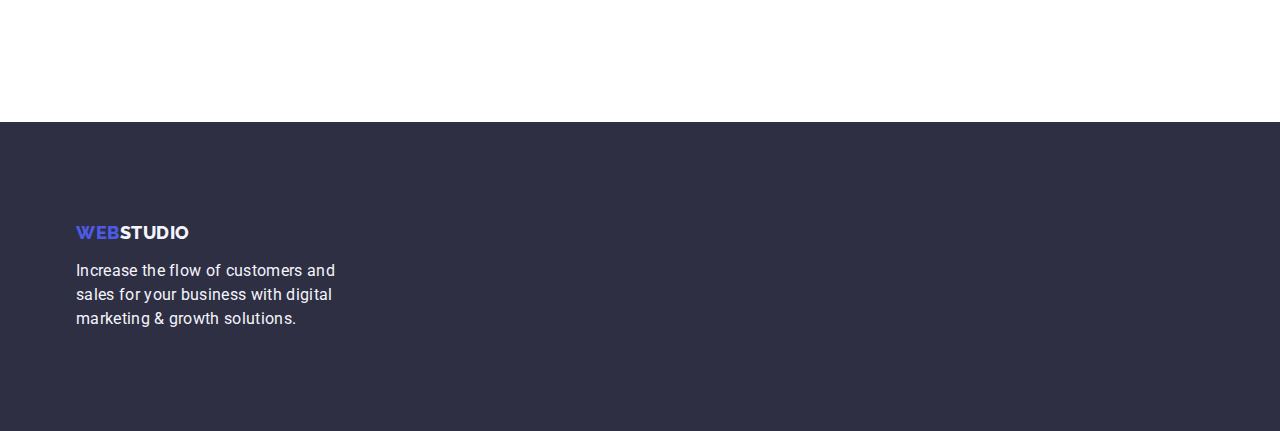
==== commit f4a3875c: "Flex4" ====
--- a/portfolio.html
+++ b/portfolio.html
@@ -80,11 +80,11 @@
                             </li>
                             <li class="items">
                                 <a href="./" class="link inter">
-                                    <div class="aplication">
                                         <img class="img-portfolio" src="./images/portfolio/img2.jpg" alt="Laptop and smartphone">
-                                        <h2 class="portfolio-list-title">Meditation App</h2>
-                                        <p class="portfolio-list-desc">App</p>
-                                    </div>
+                                        <div class="aplication">
+                                            <h2 class="portfolio-list-title">Meditation App</h2>
+                                            <p class="portfolio-list-desc">App</p>
+                                        </div>
                                 </a>
                             </li>
                             <li class="items">
--- a/css/styles.css
+++ b/css/styles.css
@@ -73,9 +73,6 @@
     text-transform: uppercase;
     color: var(--color-iris);
 }
-.inter {
-    padding: 24px 0
-}
 
 /* Navigation on studio */
 .header-nav-list {
@@ -364,6 +361,7 @@
 .btn-portfolio:focus {
     border: 1px solid transparent;
 }
+/* Section with cards */
 .our-works {
     padding: 96px 0 120px;
 }
@@ -380,7 +378,6 @@
     margin-bottom: 0;
 }
 .aplication {
-    padding: 32px 16px;
     border: 1px solid var(--light-grayish-blue);
     border-top: none;
 
@@ -409,9 +406,9 @@
 }
 .works .items {
     width: calc((100% - 48px) / 3);
-    margin-right: 24px;
     margin-bottom: 48px;
 }
+/* Footer portfolio */
 
 .footer-desc{
     font-size: 16px;
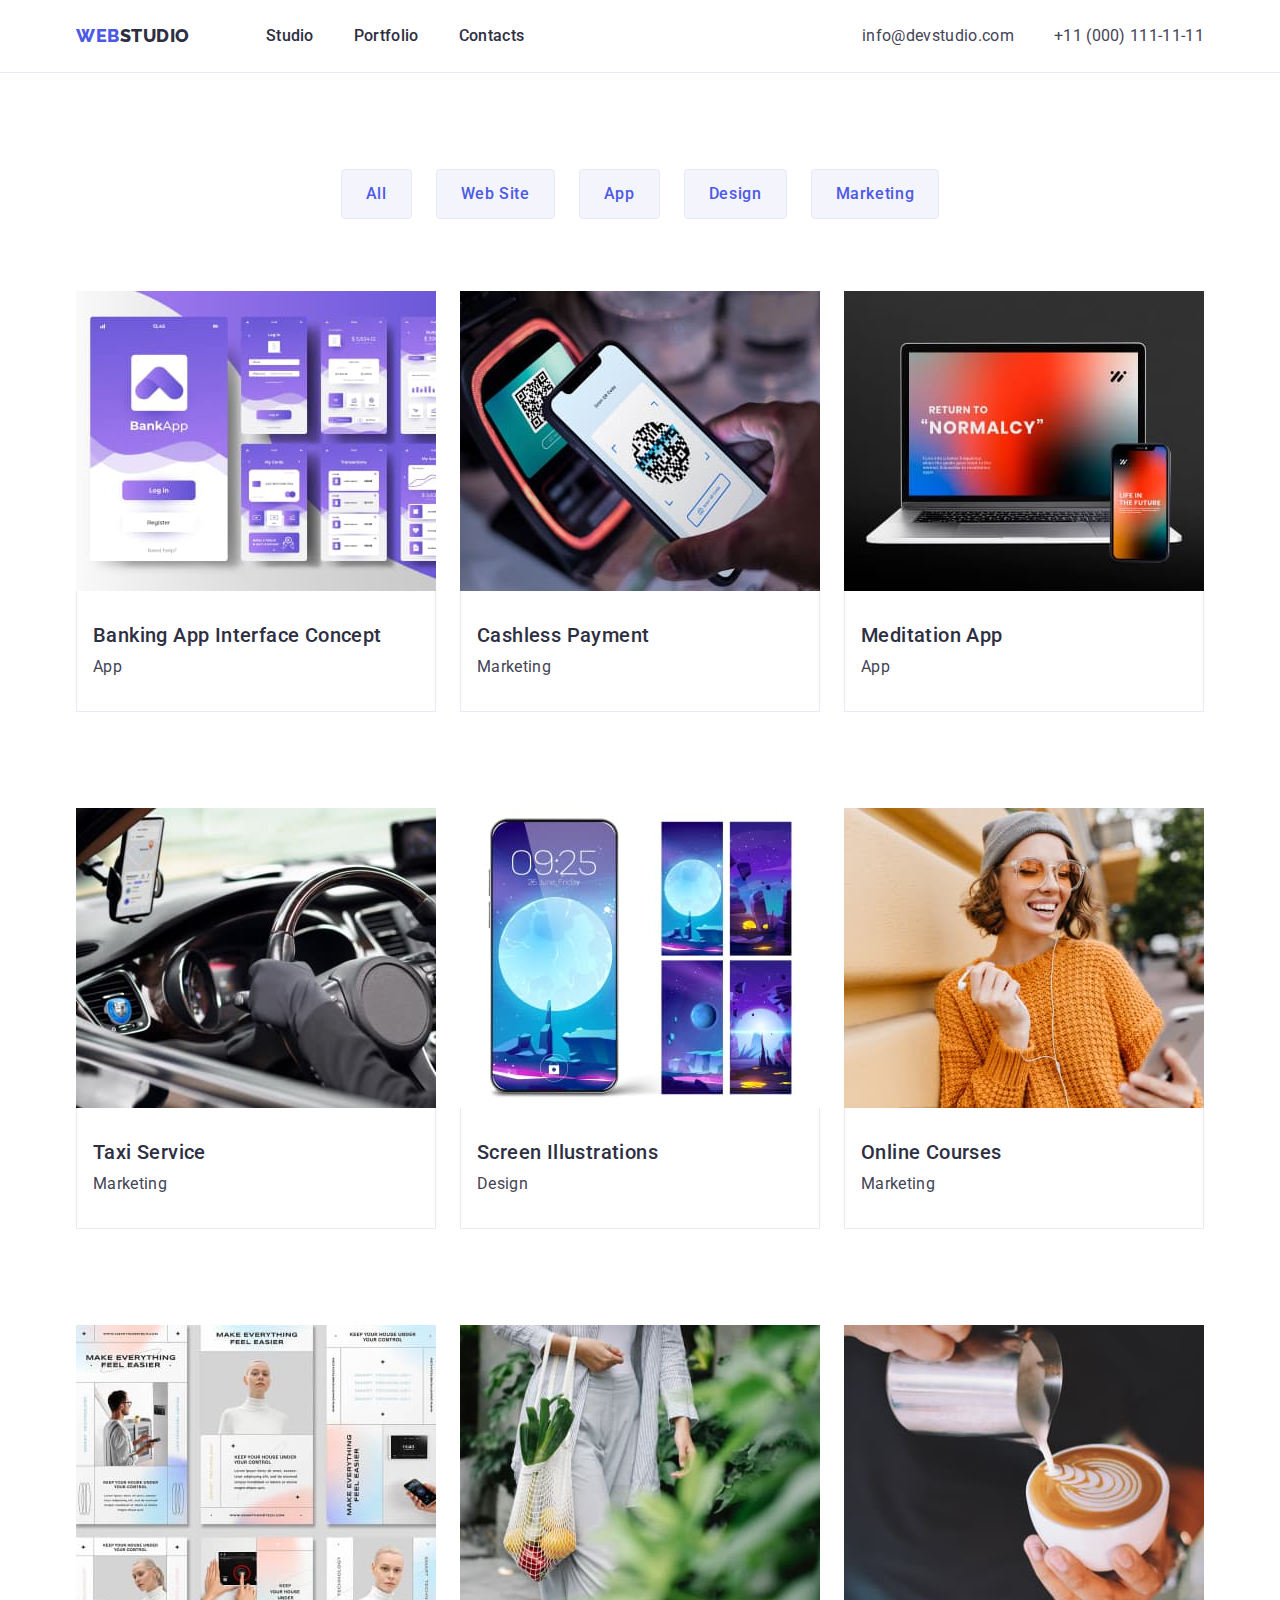
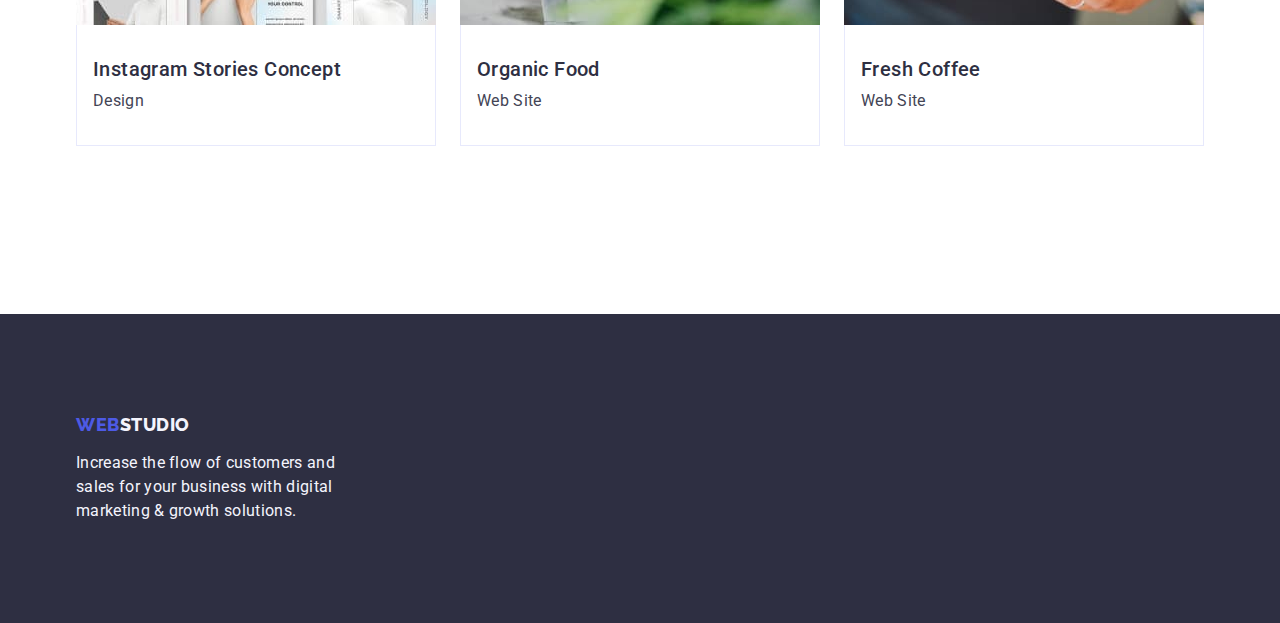
==== commit 145b9658: "Flex6" ====
--- a/portfolio.html
+++ b/portfolio.html
@@ -89,21 +89,21 @@
                             </li>
                             <li class="items">
                                 <a href="./" class="link inter">
-                                    <div class="aplication">
                                         <img class="img-portfolio" src="./images/portfolio/img3.jpg" alt="Car salon and phone">
-                                        <h2 class="portfolio-list-title">Taxi Service</h2>
-                                        <p class="portfolio-list-desc">Marketing</p>
-                                    </div>
+                                        <div class="aplication">
+                                            <h2 class="portfolio-list-title">Taxi Service</h2>
+                                            <p class="portfolio-list-desc">Marketing</p>
+                                        </div>
                                 </a>
                             </li>
                 
                             <li class="items">
                                 <a href="./" class="link inter">
-                                    <div class="aplication">
                                         <img class="img-portfolio" src="./images/portfolio/img4.jpg" alt="smartphone home screen">
-                                        <h2 class="portfolio-list-title">Screen Illustrations</h2>
-                                        <p class="portfolio-list-desc">Design</p>
-                                    </div>
+                                        <div class="aplication">
+                                            <h2 class="portfolio-list-title">Screen Illustrations</h2>
+                                            <p class="portfolio-list-desc">Design</p>
+                                        </div>
                                 </a>
                             </li>
                             <li class="items">
--- a/css/styles.css
+++ b/css/styles.css
@@ -80,6 +80,7 @@
     align-items: center;
 }
 .menu-link {
+    padding: 24px 0;
     font-weight: 500;
     font-size: 16px;
     line-height: 1.5;
@@ -377,7 +378,9 @@
 .items:nth-last-child(-n + 3) {
     margin-bottom: 0;
 }
+/* Container with application names and application categories */
 .aplication {
+    padding: 32px 16px;
     border: 1px solid var(--light-grayish-blue);
     border-top: none;
 
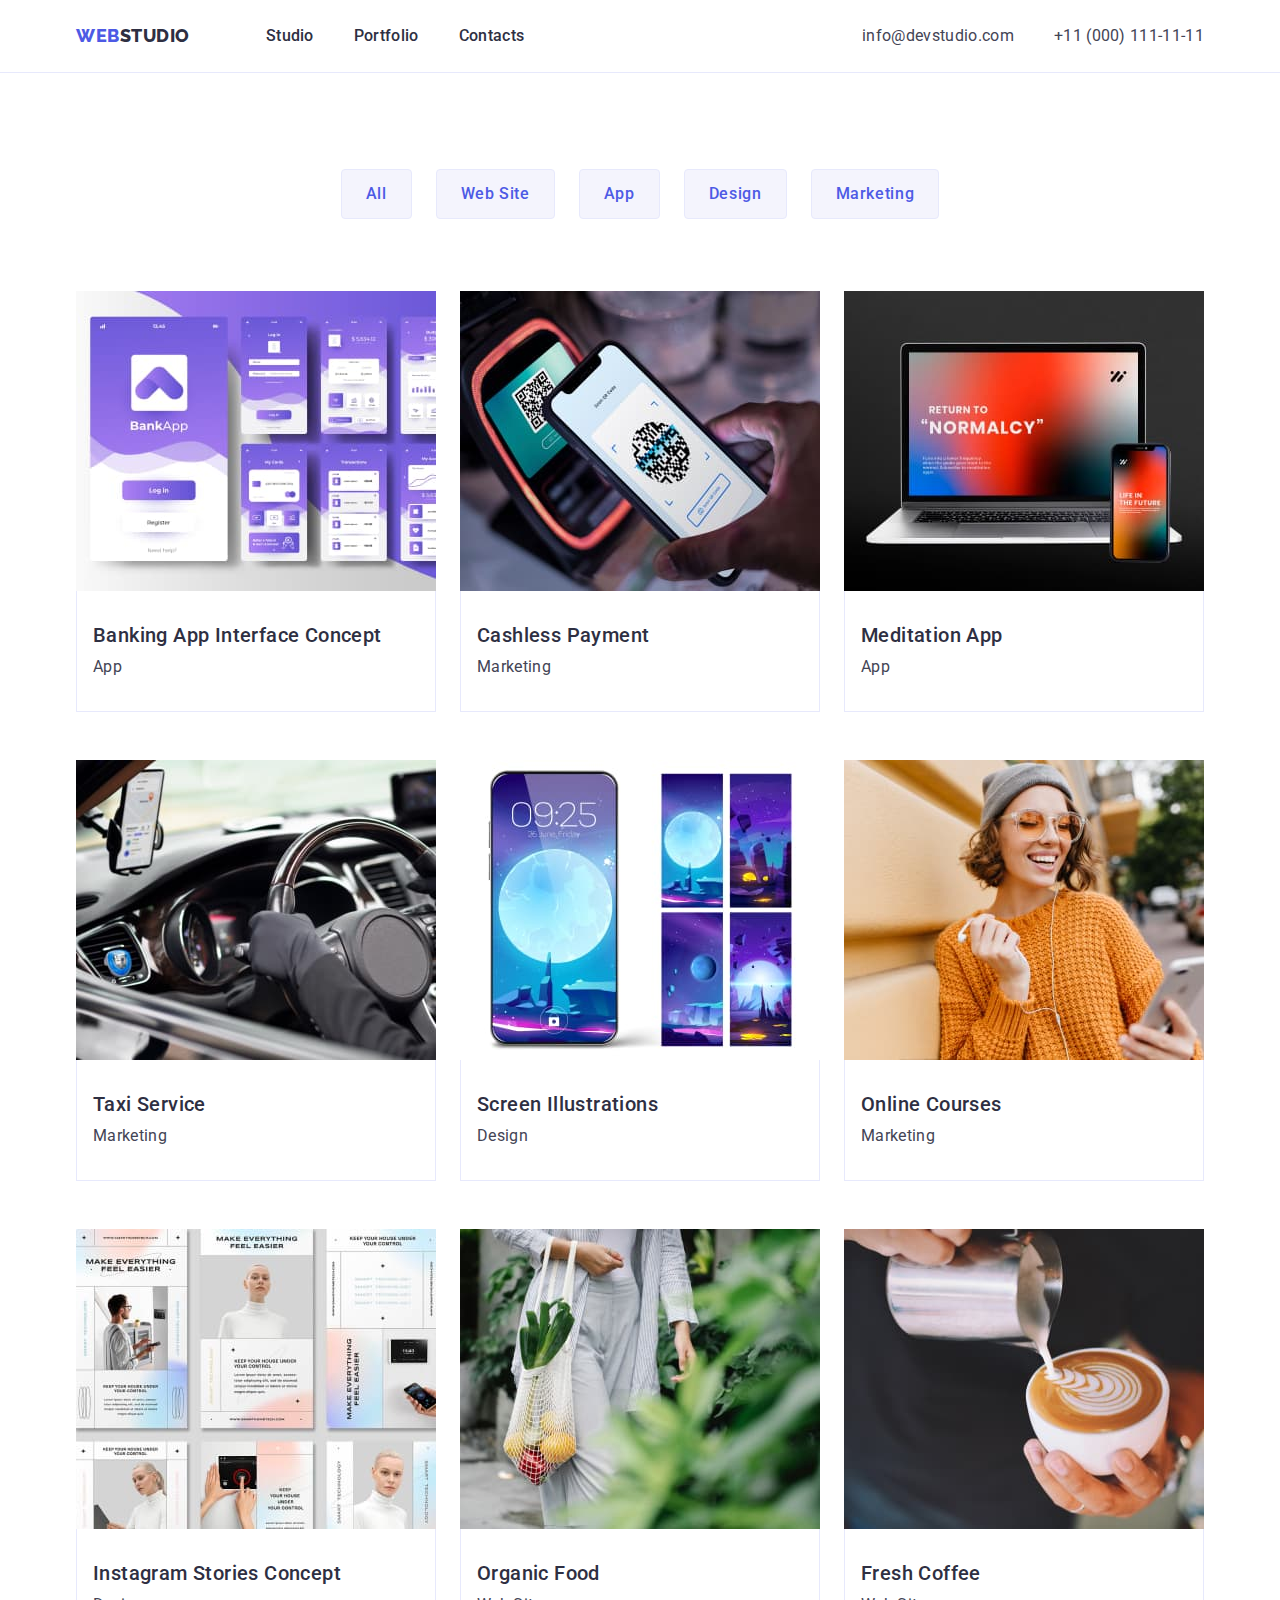
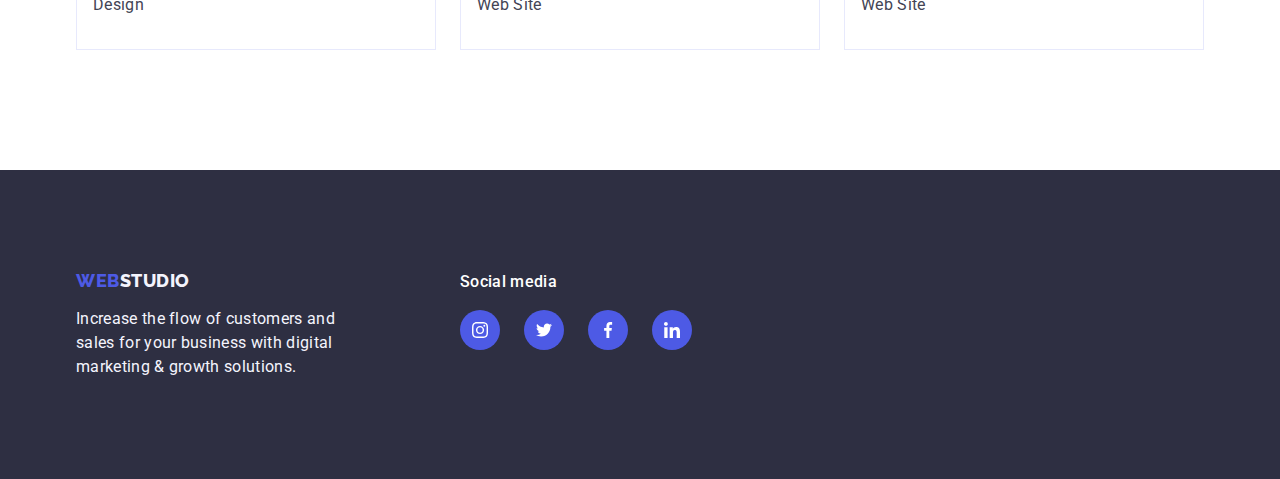
==== commit 0315c6bb: "decoration1" ====
--- a/portfolio.html
+++ b/portfolio.html
@@ -61,7 +61,7 @@
                     </ul>
                         <ul class="list works">
                             <li class="items">
-                                <a class="link inter" href="./">
+                                <a class="link inter work-list-hover" href="./">
                                     <img class="img-portfolio" src="./images/portfolio/img.jpg" alt="Banking App Interface Concept">
                                     <div class="aplication">
                                         <h2 class="portfolio-list-title">Banking App Interface Concept</h2>
@@ -70,7 +70,7 @@
                                 </a>
                             </li>
                             <li class="items">
-                                <a href="./" class="link inter">
+                                <a href="./" class="link inter work-list-hover">
                                     <img class="img-portfolio" src="./images/portfolio/1.jpg" alt="Payment terminal and phone">
                                     <div class="aplication">
                                         <h2 class="portfolio-list-title">Cashless Payment</h2>
@@ -79,7 +79,7 @@
                                 </a>
                             </li>
                             <li class="items">
-                                <a href="./" class="link inter">
+                                <a href="./" class="link inter work-list-hover">
                                         <img class="img-portfolio" src="./images/portfolio/img2.jpg" alt="Laptop and smartphone">
                                         <div class="aplication">
                                             <h2 class="portfolio-list-title">Meditation App</h2>
@@ -88,7 +88,7 @@
                                 </a>
                             </li>
                             <li class="items">
-                                <a href="./" class="link inter">
+                                <a href="./" class="link inter work-list-hover">
                                         <img class="img-portfolio" src="./images/portfolio/img3.jpg" alt="Car salon and phone">
                                         <div class="aplication">
                                             <h2 class="portfolio-list-title">Taxi Service</h2>
@@ -98,7 +98,7 @@
                             </li>
                 
                             <li class="items">
-                                <a href="./" class="link inter">
+                                <a href="./" class="link inter work-list-hover">
                                         <img class="img-portfolio" src="./images/portfolio/img4.jpg" alt="smartphone home screen">
                                         <div class="aplication">
                                             <h2 class="portfolio-list-title">Screen Illustrations</h2>
@@ -107,7 +107,7 @@
                                 </a>
                             </li>
                             <li class="items">
-                                <a href="./" class="link inter">
+                                <a href="./" class="link inter work-list-hover">
                                     <img class="img-portfolio" src="./images/portfolio/img5.jpg" alt="A girl who smiles">
                                     <div class="aplication">
                                         <h2 class="portfolio-list-title">Online Courses</h2>
@@ -116,7 +116,7 @@
                                 </a>
                             </li>
                             <li class="items">
-                                <a href="./" class="link inter">
+                                <a href="./" class="link inter work-list-hover">
                                     <img class="img-portfolio" src="./images/portfolio/img6.jpg" alt="Instagram stories">
                                     <div class="aplication">
                                         <h2 class="portfolio-list-title">Instagram Stories Concept</h2>
@@ -125,7 +125,7 @@
                                 </a>
                             </li>
                             <li class="items">
-                                <a href="./" class="link inter">
+                                <a href="./" class="link inter work-list-hover">
                                     <img class="img-portfolio" src="./images/portfolio/img7.jpg" alt="Net with vegetables">
                                     <div class="aplication">
                                         <h2 class="portfolio-list-title">Organic Food</h2>
@@ -134,7 +134,7 @@
                                 </a>
                             </li>
                             <li class="items">
-                                <a href="./" class="link inter">
+                                <a href="./" class="link inter work-list-hover">
                                     <img class="img-portfolio" src="./images/portfolio/img8.jpg" alt="Cup of cofee">
                                     <div class="aplication">
                                         <h2 class="portfolio-list-title">Fresh Coffee</h2>
@@ -148,10 +148,51 @@
     </main>
     <!-- Footer -->
     <footer class="footer">
-        <div class="container">
-            <a class="logo-link-footer link" href="./index.html">Web<span class="logo-studio-footer">Studio</span></a>
-            <p class="footer-desc">Increase the flow of customers and sales for your business with digital marketing & growth solutions.</p>
+        <div class="container footer-container">
+            <div class="footer-info">
+                <a class="logo-link-footer link" href="./index.html">Web<span class="logo-studio-footer">Studio</span></a>
+                <p class="footer-desc">Increase the flow of customers and sales for your business with digital marketing &
+                    growth solutions.</p>
+            </div>
+            <div class="socials-footer">
+                <p class="footer-title">Social media</p>
+                <ul class="socials list">
+                    <li class="socials-item">
+                        <a class="socials-link link footer-socials-link" href="" target="_blank" rel="noopener noreferrer"
+                            aria-label="Instagram-icon">
+                            <svg class="socials-icon" width="16" height="16">
+                                <use href="./images/icons.svg#instagram"></use>
+                            </svg>
+                        </a>
+                    </li>
+                    <li class="socials-item">
+                        <a class="socials-link link footer-socials-link" href="" target="_blank" rel="noopener noreferrer"
+                            aria-label="Twitter-icon">
+                            <svg class="socials-icon" width="16" height="16">
+                                <use href="./images/icons.svg#twitter"></use>
+                            </svg>
+                        </a>
+                    </li>
+                    <li class="socials-item">
+                        <a class="socials-link link footer-socials-link" href="" target="_blank" rel="noopener noreferrer"
+                            aria-label="Facebook-icon">
+                            <svg class="socials-icon" width="16" height="16">
+                                <use href="./images/icons.svg#facebook"></use>
+                            </svg>
+                        </a>
+                    </li>
+                    <li class="socials-item">
+                        <a class="socials-link link footer-socials-link" href="" target="_blank" rel="noopener noreferrer"
+                            aria-label="Linkedin-icon">
+                            <svg class="socials-icon" width="16" height="16">
+                                <use href="./images/icons.svg#linkedin"></use>
+                            </svg>
+                        </a>
+                    </li>
+                </ul>
+            </div>
         </div>
+    
     </footer>
 </body>
 </html>--- a/css/styles.css
+++ b/css/styles.css
@@ -34,6 +34,8 @@
     --color-white: #ffffff;
     --color-ocean: #404BBF;
     --light-grayish-blue: #e7e9fc;
+    --light-slate: #8E8F99;
+    --color-green: #31D0AA;
 }
 
 /* studio */
@@ -43,8 +45,8 @@
     background-color: var(--color-white);
 }
 .header {
-    padding-top: 24px;
-    padding-bottom: 24px;
+    /* padding-top: 24px;
+    padding-bottom: 24px; */
     border-bottom: 1px solid var(--light-grayish-blue);
 }
 .header-container {
@@ -80,6 +82,7 @@
     align-items: center;
 }
 .menu-link {
+    display: flex;
     padding: 24px 0;
     font-weight: 500;
     font-size: 16px;
@@ -125,7 +128,16 @@
 .hero {
     padding: 188px 0;
     text-align: center;
-    background: var(--color-navy-blue);
+
+    background-image: linear-gradient(
+        rgba(46, 47, 66, 0.7),
+        rgba(46, 47, 66, 0.7)
+    ),
+    url(../images/background/people-office.jpg);
+    background-repeat: no-repeat;
+    background-position: center;
+    background-size: cover;
+    /* filter: drop-shadow(0px 4px 4px rgba(0 0 0 0.25)); */
 }
 
 .hero-btn-studio {
@@ -177,13 +189,31 @@
 /* Section 1 */
 .first-sec {
     padding: 120px 0;
-}
-.container-first {
-    padding-top: 120px;
-    padding-bottom: 120px;
+
 }
 .list-first-sec {
     display: flex;
+}
+.first-sec-item::before {
+    display: block;
+    height: 112px;
+    content: '';
+    background-repeat: no-repeat;
+    background-position: center;
+    background-color: var(--color-cloud);
+    border-radius: 4px;
+}
+.icon-antena::before {
+    background-image: url(../icon/antenna.svg);
+}
+.icon-clock::before {
+    background-image: url(../icon/clock.svg);
+}
+.icon-diagram::before {
+    background-image: url(../icon/diagram.svg);
+}
+.icon-astronaut::before {
+    background-image: url(../icon/astronaut.svg);
 }
 .first-sec-title {
     margin-bottom: 8px;
@@ -217,12 +247,12 @@
     align-items: center;
     gap: 24px;
 }
-.second-sec-item:not(:last-child) {
+/* .second-sec-item:not(:last-child) {
     margin-right: 25px;
-}
-.container-second {
+} */
+/* .container-second {
     padding-bottom: 120px;
-}
+} */
 .second-sec {
     margin-bottom: 72px;
 
@@ -238,6 +268,7 @@
 /* Section 3 */
 .third-sec {
     padding: 120px 0;
+    
     background: var(--color-cloud);
 }
 .list-third-sec {
@@ -267,6 +298,7 @@
 .list-team:not(:last-child) {
     margin-right: 24px;
 }
+
 .third-sec-name {
     margin-bottom: 8px;
     font-weight: 500;
@@ -281,23 +313,110 @@
     line-height: 1.5;
     letter-spacing: 0.02em;
     color: var(--color-slate);
+    margin-bottom: 8px;
 }
 .card-text {
     padding: 32px 16px;
 }
+/* social icon */
+.socials {
+    display: flex;
+    justify-content: center;
+    align-items: center;
+    gap: 24px;
+}
+
+.socials-item {}
+
+.socials-link {
+    display: flex;
+    justify-content: center;
+    align-items: center;
+
+    width: 40px;
+    height: 40px;
+
+    background-color: var(--color-iris);
+    border-radius: 50%;
+}
+
+.socials-icon {
+    fill: var(--color-white);
+}
+.socials-link:hover,
+.socials-link:focus {
+    background-color: var(--color-ocean);
+}
+/* section customers */
+.customers {
+    padding-top: 120px;
+    padding-bottom: 120px;
+    padding-right: 156px;
+    padding-left: 156px;
+}
+.customers-title {
+    margin-bottom: 72px;
+    
+    font-weight: 700;
+    font-size: 36px;
+    text-align: center;
+    line-height: 1.11;
+    letter-spacing: 0.02em;
+    text-transform: capitalize;
+    color: var(--color-navy-blue);
+}
+.customer-list {
+    display: flex;
+    justify-content: center;
+    align-items: center;
+    gap: 24px;
+}
+.customers-list-item {
+    width: calc((100%-5*24)/6);
+    height: 88px;
+}
+.customers-link {
+    display: flex;
+    justify-content: center;
+    align-items: center;
+
+    width: 100%;
+    height: 100%;
+
+    border: 1px solid var(--light-slate);
+    border-radius: 4px;
+}
+.customers-link:hover,
+.customers-link:focus {
+    border-color: var(--color-ocean);
+}
+.customers-icon {
+    fill: var(--light-slate);
+}
+.customers-link:hover .customers-icon,
+.customers-link:focus .customers-icon {
+    fill: var(--color-ocean);
+}
+
 
 /* Footer */
+.footer-container {
+    display: flex;
+    align-items: baseline;
+}
 .footer {
     padding: 100px 0;
     background: var(--color-navy-blue);
 }
-.footer a {
-    margin-bottom: 16px;
+.socials-footer {
+    display: block;
+    justify-content: center;
 }
 
 
 .logo-link-footer {
     display: inline-block;
+    margin-bottom: 16px;
 
 
     font-family: var(--second-font-family);
@@ -312,11 +431,25 @@
 .logo-studio-footer {
     color: var(--color-cloud);
 }
-
-.logo-link-footer:hover,
-.logo-link-footer:focus {
-    color: var(--color-ocean);
-}
+/* footer-info */
+.footer-info {
+    margin-right: 120px;
+}
+.footer-socials-link:hover,
+.footer-socials-link:focus {
+    background-color: var(--color-green);
+}
+.footer-title {
+    margin-bottom: 16px;
+
+    font-family: var(--main-font-family);
+    font-weight: 500;
+    font-size: 16px;
+    line-height: 24px;
+    letter-spacing: 0.02em;
+    color: var(--color-white);
+}
+
 
 /* PORTFOLIO */
 .hero-btn {
@@ -378,6 +511,11 @@
 .items:nth-last-child(-n + 3) {
     margin-bottom: 0;
 }
+.work-list-hover:hover {
+    box-shadow: 0px 1px 6px rgba(46, 47, 66, 0.08),
+    0px 1px 1px rgba(46, 47, 66, 0.16),
+    0px 2px 1px rgba(46, 47, 66, 0.08);
+}
 /* Container with application names and application categories */
 .aplication {
     padding: 32px 16px;
@@ -409,7 +547,6 @@
 }
 .works .items {
     width: calc((100% - 48px) / 3);
-    margin-bottom: 48px;
 }
 /* Footer portfolio */
 
